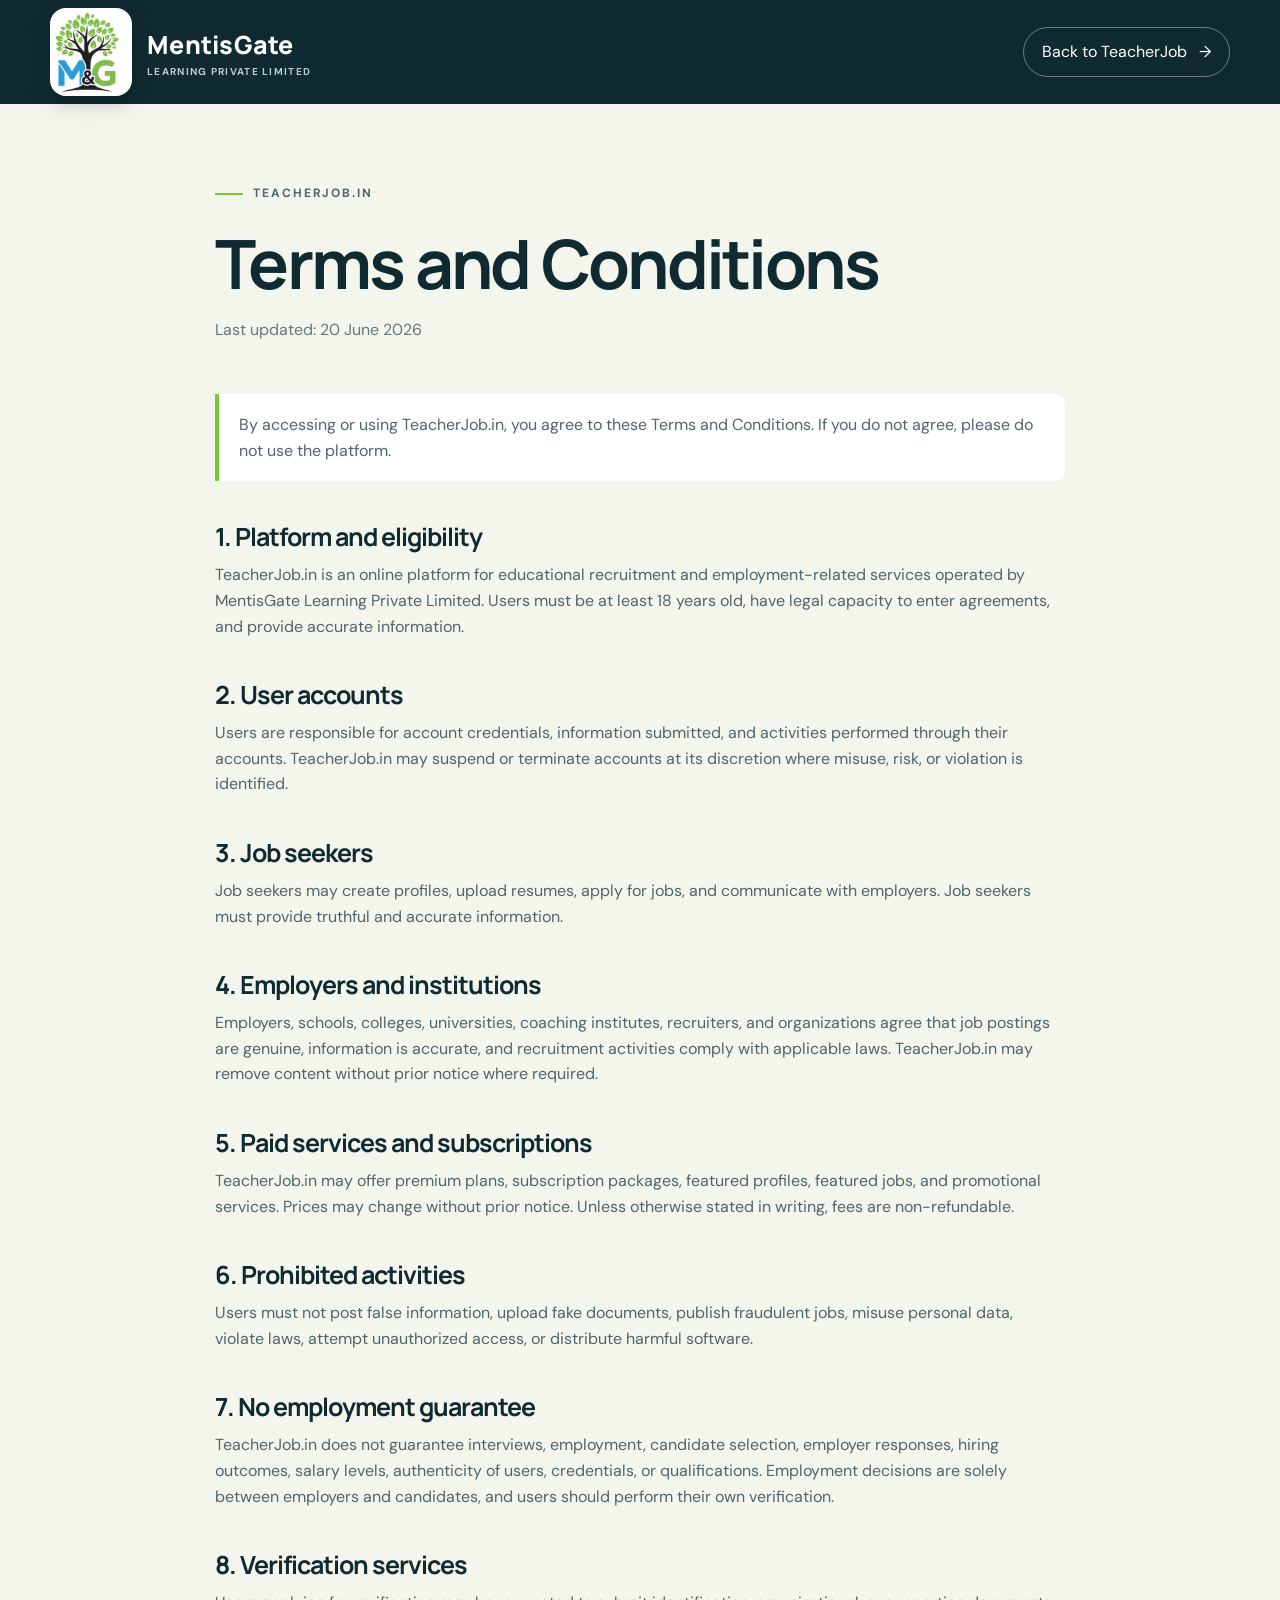
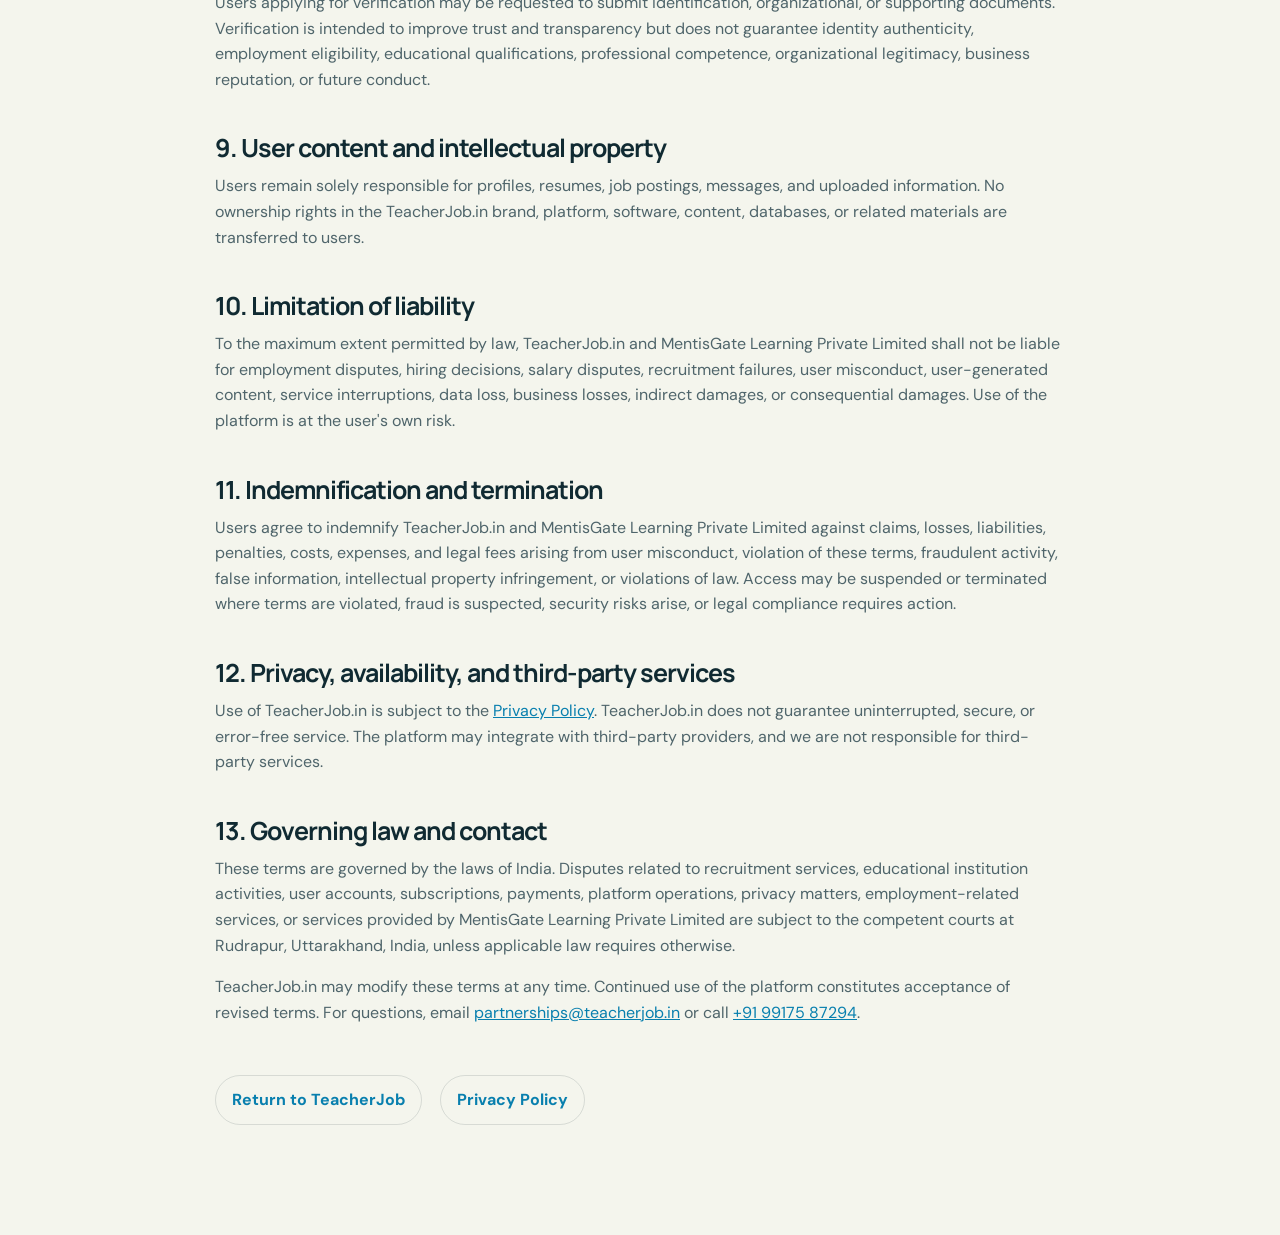
==== teacherjob-terms-and-conditions.html @ 0a7a30c6 "Initial website upload" ====
<!doctype html>
<html lang="en">
<head>
  <meta charset="utf-8">
  <meta name="viewport" content="width=device-width, initial-scale=1">
  <title>TeacherJob.in Terms and Conditions</title>
  <link rel="preconnect" href="https://fonts.googleapis.com">
  <link rel="preconnect" href="https://fonts.gstatic.com" crossorigin>
  <link href="https://fonts.googleapis.com/css2?family=DM+Sans:wght@400;500;600;700&family=Manrope:wght@500;600;700;800&display=swap" rel="stylesheet">
  <link rel="stylesheet" href="styles.css">
</head>
<body class="legal-page">
  <header class="site-header legal-header">
    <div class="container nav-wrap">
      <a class="brand" href="index.html" aria-label="MentisGate home"><span class="brand-logo" aria-hidden="true"></span><span class="brand-name"><strong>MentisGate</strong><small>Learning Private Limited</small></span></a>
      <a class="nav-cta" href="teacherjob.html">Back to TeacherJob <span aria-hidden="true">&rarr;</span></a>
    </div>
  </header>
  <main class="legal-main">
    <div class="container legal-shell">
      <p class="eyebrow"><span></span> TeacherJob.in</p>
      <h1>Terms and Conditions</h1>
      <p class="legal-date">Last updated: 20 June 2026</p>
      <p class="legal-note">By accessing or using TeacherJob.in, you agree to these Terms and Conditions. If you do not agree, please do not use the platform.</p>

      <h2>1. Platform and eligibility</h2>
      <p>TeacherJob.in is an online platform for educational recruitment and employment-related services operated by MentisGate Learning Private Limited. Users must be at least 18 years old, have legal capacity to enter agreements, and provide accurate information.</p>

      <h2>2. User accounts</h2>
      <p>Users are responsible for account credentials, information submitted, and activities performed through their accounts. TeacherJob.in may suspend or terminate accounts at its discretion where misuse, risk, or violation is identified.</p>

      <h2>3. Job seekers</h2>
      <p>Job seekers may create profiles, upload resumes, apply for jobs, and communicate with employers. Job seekers must provide truthful and accurate information.</p>

      <h2>4. Employers and institutions</h2>
      <p>Employers, schools, colleges, universities, coaching institutes, recruiters, and organizations agree that job postings are genuine, information is accurate, and recruitment activities comply with applicable laws. TeacherJob.in may remove content without prior notice where required.</p>

      <h2>5. Paid services and subscriptions</h2>
      <p>TeacherJob.in may offer premium plans, subscription packages, featured profiles, featured jobs, and promotional services. Prices may change without prior notice. Unless otherwise stated in writing, fees are non-refundable.</p>

      <h2>6. Prohibited activities</h2>
      <p>Users must not post false information, upload fake documents, publish fraudulent jobs, misuse personal data, violate laws, attempt unauthorized access, or distribute harmful software.</p>

      <h2>7. No employment guarantee</h2>
      <p>TeacherJob.in does not guarantee interviews, employment, candidate selection, employer responses, hiring outcomes, salary levels, authenticity of users, credentials, or qualifications. Employment decisions are solely between employers and candidates, and users should perform their own verification.</p>

      <h2>8. Verification services</h2>
      <p>Users applying for verification may be requested to submit identification, organizational, or supporting documents. Verification is intended to improve trust and transparency but does not guarantee identity authenticity, employment eligibility, educational qualifications, professional competence, organizational legitimacy, business reputation, or future conduct.</p>

      <h2>9. User content and intellectual property</h2>
      <p>Users remain solely responsible for profiles, resumes, job postings, messages, and uploaded information. No ownership rights in the TeacherJob.in brand, platform, software, content, databases, or related materials are transferred to users.</p>

      <h2>10. Limitation of liability</h2>
      <p>To the maximum extent permitted by law, TeacherJob.in and MentisGate Learning Private Limited shall not be liable for employment disputes, hiring decisions, salary disputes, recruitment failures, user misconduct, user-generated content, service interruptions, data loss, business losses, indirect damages, or consequential damages. Use of the platform is at the user's own risk.</p>

      <h2>11. Indemnification and termination</h2>
      <p>Users agree to indemnify TeacherJob.in and MentisGate Learning Private Limited against claims, losses, liabilities, penalties, costs, expenses, and legal fees arising from user misconduct, violation of these terms, fraudulent activity, false information, intellectual property infringement, or violations of law. Access may be suspended or terminated where terms are violated, fraud is suspected, security risks arise, or legal compliance requires action.</p>

      <h2>12. Privacy, availability, and third-party services</h2>
      <p>Use of TeacherJob.in is subject to the <a href="teacherjob-privacy-policy.html">Privacy Policy</a>. TeacherJob.in does not guarantee uninterrupted, secure, or error-free service. The platform may integrate with third-party providers, and we are not responsible for third-party services.</p>

      <h2>13. Governing law and contact</h2>
      <p>These terms are governed by the laws of India. Disputes related to recruitment services, educational institution activities, user accounts, subscriptions, payments, platform operations, privacy matters, employment-related services, or services provided by MentisGate Learning Private Limited are subject to the competent courts at Rudrapur, Uttarakhand, India, unless applicable law requires otherwise.</p>
      <p>TeacherJob.in may modify these terms at any time. Continued use of the platform constitutes acceptance of revised terms. For questions, email <a href="mailto:partnerships@teacherjob.in">partnerships@teacherjob.in</a> or call <a href="tel:+919917587294">+91 99175 87294</a>.</p>
      <div class="legal-links"><a href="teacherjob.html">Return to TeacherJob</a><a href="teacherjob-privacy-policy.html">Privacy Policy</a></div>
    </div>
  </main>
</body>
</html>
---- styles.css ----
:root{--ink:#102a32;--ink-2:#173e47;--blue:#159ed1;--blue-dark:#087fae;--green:#76c83b;--lime:#b7eb72;--cream:#f4f5ed;--paper:#fbfcf8;--white:#fff;--muted:#66787c;--line:rgba(16,42,50,.13);--shadow:0 24px 70px rgba(8,42,51,.13)}
*{box-sizing:border-box}html{scroll-behavior:smooth}body{margin:0;background:var(--paper);color:var(--ink);font-family:"DM Sans",Arial,sans-serif;line-height:1.6}body.menu-open{overflow:hidden}img{max-width:100%;display:block}a{color:inherit;text-decoration:none}h1,h2,h3,p{margin-top:0}h1,h2,h3{font-family:"Manrope",Arial,sans-serif;line-height:1.08;letter-spacing:-.04em}.container{width:min(1180px,calc(100% - 44px));margin-inline:auto}.section{padding:118px 0}.skip-link{position:fixed;left:16px;top:-80px;z-index:1000;background:var(--ink);color:#fff;padding:12px 18px;border-radius:8px}.skip-link:focus{top:16px}.sr-only{position:absolute;width:1px;height:1px;padding:0;margin:-1px;overflow:hidden;clip:rect(0,0,0,0);white-space:nowrap;border:0}
.site-header{height:84px;position:absolute;top:0;left:0;width:100%;z-index:20;color:#fff}.nav-wrap{height:100%;display:flex;align-items:center;justify-content:space-between}.brand{width:236px;height:58px;overflow:hidden;display:block}.brand-logo,.footer-logo{display:block;background:url("assets/mentisgate-logo.png") no-repeat 50% 81.7%;background-size:275px 275px;width:236px;height:58px;filter:brightness(0) invert(1)}.site-nav{display:flex;align-items:center;gap:32px;font-size:14px;font-weight:600}.site-nav>a:not(.nav-cta){opacity:.84;transition:opacity .2s}.site-nav>a:hover{opacity:1}.nav-cta{border:1px solid rgba(255,255,255,.38);border-radius:999px;padding:11px 18px}.nav-cta span{margin-left:8px}.menu-toggle{display:none;background:none;border:0;padding:8px}.menu-toggle>span:not(.sr-only){width:25px;height:2px;background:#fff;display:block;margin:5px}
.hero{min-height:790px;padding:165px 0 110px;background:var(--ink);color:#fff;position:relative;overflow:hidden}.hero:after{content:"";position:absolute;inset:auto 0 0;height:1px;background:rgba(255,255,255,.12)}.hero-orb{position:absolute;border-radius:50%;filter:blur(1px);opacity:.6}.orb-one{width:530px;height:530px;background:radial-gradient(circle,#1aabc7 0,rgba(26,171,199,.18) 42%,transparent 70%);right:-120px;top:-80px}.orb-two{width:560px;height:560px;background:radial-gradient(circle,#6abf3c 0,rgba(106,191,60,.12) 42%,transparent 70%);left:38%;bottom:-390px}.hero-grid{display:grid;grid-template-columns:1.12fr .88fr;align-items:center;gap:90px;position:relative;z-index:2}.eyebrow{display:flex;align-items:center;gap:10px;text-transform:uppercase;letter-spacing:.16em;font-size:12px;font-weight:700;color:var(--blue-dark);margin-bottom:24px}.eyebrow span{width:28px;height:2px;background:var(--green)}.eyebrow.light{color:var(--lime)}.hero .eyebrow{color:#b7d8df}.hero-copy h1{font-size:clamp(52px,6.5vw,88px);max-width:820px;margin-bottom:28px}.hero-copy h1 em{font-style:normal;color:var(--lime)}.hero-lead{max-width:650px;color:#bdd0d4;font-size:19px;line-height:1.65}.hero-actions{display:flex;align-items:center;gap:26px;margin:36px 0 54px}.button{display:inline-flex;align-items:center;justify-content:center;gap:14px;border-radius:999px;padding:15px 22px;font-weight:700;font-size:14px;transition:transform .2s,background .2s}.button:hover{transform:translateY(-2px)}.button-primary{background:var(--green);color:var(--ink)}.button-primary:hover{background:var(--lime)}.button-text{padding-inline:0;color:#fff;border-bottom:1px solid rgba(255,255,255,.35);border-radius:0}.button-dark{background:var(--ink);color:#fff}.hero-trust{display:flex;align-items:center;gap:13px;color:#fff;font-size:12px}.hero-trust>span{color:#83a0a6;text-transform:uppercase;letter-spacing:.13em}.hero-trust i{width:3px;height:3px;border-radius:50%;background:var(--green)}
.hero-visual{position:relative;min-height:470px}.hero-card-main{position:absolute;inset:16px 20px 20px 0;background:linear-gradient(145deg,#f9faf4,#e6f1ea);color:var(--ink);border-radius:28px;padding:30px;box-shadow:var(--shadow);overflow:hidden}.hero-card-main:after{content:"";width:310px;height:310px;border:70px solid rgba(21,158,209,.12);border-radius:50%;position:absolute;right:-140px;top:55px}.card-topline{display:flex;justify-content:space-between;font-size:11px;text-transform:uppercase;letter-spacing:.11em;color:#66787c}.card-topline b{font-size:25px;color:rgba(16,42,50,.17)}.signal{height:190px;display:flex;align-items:flex-end;gap:8px;padding:25px 0;position:relative;z-index:2}.signal span{flex:1;border-radius:7px 7px 0 0;background:linear-gradient(#83d64e,#22a2cb)}.signal span:nth-child(1){height:30%}.signal span:nth-child(2){height:53%}.signal span:nth-child(3){height:43%}.signal span:nth-child(4){height:76%}.signal span:nth-child(5){height:95%}.hero-card-copy{position:relative;z-index:2}.hero-card-copy p{font-size:12px;text-transform:uppercase;letter-spacing:.15em;color:var(--blue-dark);font-weight:700;margin-bottom:7px}.hero-card-copy h2{font-size:32px;max-width:350px}.hero-card-float{position:absolute;right:-18px;bottom:5px;z-index:4;background:#fff;color:var(--ink);padding:15px 18px;border-radius:16px;display:flex;align-items:center;gap:13px;width:265px;box-shadow:0 18px 50px rgba(5,30,37,.22)}.float-icon{background:var(--blue);color:#fff;font-weight:800;border-radius:10px;width:43px;height:43px;display:grid;place-items:center}.hero-card-float b,.hero-card-float small{display:block}.hero-card-float small{color:var(--muted);font-size:11px}.hero-badge{position:absolute;left:8px;top:-16px;width:118px;height:118px;border-radius:50%;background:var(--green);color:var(--ink);display:grid;place-content:center;text-align:center;z-index:4;box-shadow:var(--shadow)}.hero-badge b{font:800 32px/1 "Manrope"}.hero-badge span{font-size:11px}.marquee{overflow:hidden;background:var(--green);color:var(--ink);padding:14px 0}.marquee-track{display:flex;align-items:center;gap:28px;width:max-content;animation:scroll 28s linear infinite}.marquee span{font:700 13px "Manrope";text-transform:uppercase;letter-spacing:.13em}.marquee i{width:6px;height:6px;background:var(--ink);transform:rotate(45deg)}@keyframes scroll{to{transform:translateX(-50%)}}
.about{background:var(--cream)}.about-grid{display:grid;grid-template-columns:.8fr 1.2fr;gap:110px}.section-heading h2,.section-intro h2,.process-heading h2,.founder-copy h2{font-size:clamp(40px,5vw,64px)}.about-copy .lead{font-size:25px;line-height:1.45;color:var(--ink);margin-bottom:26px}.about-copy>p:not(.lead){color:var(--muted);font-size:17px}.mission{margin-top:36px;padding:26px 0;border-top:1px solid var(--line);display:grid;grid-template-columns:120px 1fr;gap:20px}.mission span{color:var(--blue-dark);font-weight:700;text-transform:uppercase;letter-spacing:.13em;font-size:11px}.mission p{font-weight:600;font-size:18px;margin:0}
.solutions{background:var(--ink);color:#fff}.section-intro{display:grid;grid-template-columns:1fr .62fr;align-items:end;gap:90px;margin-bottom:64px}.section-intro h2{margin-bottom:0}.section-intro>p{color:#a9c0c5;font-size:17px;margin-bottom:6px}.solutions-grid{display:grid;grid-template-columns:repeat(3,1fr);border-left:1px solid rgba(255,255,255,.12);border-top:1px solid rgba(255,255,255,.12)}.solution-card{min-height:340px;padding:30px;border-right:1px solid rgba(255,255,255,.12);border-bottom:1px solid rgba(255,255,255,.12);position:relative;transition:background .25s,transform .25s}.solution-card:hover{background:#16414a;transform:translateY(-3px)}.solution-card.featured{background:var(--green);color:var(--ink)}.solution-card.featured:hover{background:var(--lime)}.card-number{position:absolute;right:25px;top:23px;font:600 11px "Manrope";opacity:.5}.card-icon{width:48px;height:48px;border:1px solid rgba(255,255,255,.25);border-radius:13px;display:grid;place-items:center;font:700 12px "Manrope";margin-bottom:72px}.card-icon-logo{background:url("assets/teacherjob-logo.png") center/contain no-repeat,linear-gradient(135deg,#fff3e0,#fff);box-shadow:inset 0 0 0 1px rgba(255,138,0,.18)}.featured .card-icon{border-color:rgba(16,42,50,.25)}.solution-card h3{font-size:24px;margin-bottom:12px}.solution-card p{color:#a9c0c5;font-size:15px;line-height:1.65}.featured p{color:#24434a}.solution-card a{display:inline-flex;gap:12px;font-weight:700;font-size:13px;margin-top:8px}
.recruitment{background:#dff1f4}.recruitment-grid{display:grid;grid-template-columns:.9fr 1.1fr;gap:90px;align-items:center}.recruitment-copy h2{font-size:clamp(40px,5vw,62px)}.recruitment-copy>p:not(.eyebrow){font-size:17px;color:#4e6970;max-width:540px;margin-bottom:30px}.roles-panel{background:#fff;border-radius:26px;padding:38px;box-shadow:var(--shadow)}.roles-panel>p{font-weight:700;text-transform:uppercase;letter-spacing:.14em;font-size:11px;color:var(--blue-dark);margin-bottom:20px}.roles-list{display:flex;flex-wrap:wrap;gap:9px}.roles-list span{border:1px solid var(--line);border-radius:999px;padding:9px 14px;font-size:13px;font-weight:600}.roles-list span:nth-child(3n+1){background:var(--cream)}
.learning{background:var(--paper)}.section-intro.dark>p{color:var(--muted)}.program-grid{display:grid;grid-template-columns:repeat(3,1fr);gap:16px}.program-card{padding:30px;min-height:230px;background:#fff;border:1px solid var(--line);border-radius:18px}.program-card>span{font:700 11px "Manrope";color:var(--blue-dark)}.program-card h3{font-size:23px;margin:55px 0 10px}.program-card p{font-size:14px;color:var(--muted)}.csr-strip{margin-top:18px;background:var(--green);border-radius:20px;padding:36px 40px;display:grid;grid-template-columns:.8fr 1.2fr;gap:50px;align-items:center}.csr-strip span{font-size:11px;text-transform:uppercase;letter-spacing:.13em;font-weight:700}.csr-strip h3{font-size:25px;margin:5px 0 0}.csr-strip p{margin:0;color:#29474d}
.process{background:var(--cream)}.process-heading{max-width:730px;margin-bottom:60px}.process-list{padding:0;margin:0;list-style:none;display:grid;grid-template-columns:repeat(3,1fr);border-top:1px solid var(--line);border-left:1px solid var(--line)}.process-list li{padding:32px;min-height:135px;border-right:1px solid var(--line);border-bottom:1px solid var(--line);display:flex;gap:28px;align-items:flex-start}.process-list b{color:var(--blue-dark);font-size:12px}.process-list span{font:600 18px/1.35 "Manrope"}
.recognition{background:var(--ink-2);color:#fff}.recognition-grid{display:grid;grid-template-columns:1.08fr .92fr;gap:80px;align-items:center}.award-photo{position:relative}.award-photo img{height:600px;width:100%;object-fit:cover;object-position:center;border-radius:24px;box-shadow:0 30px 80px rgba(0,0,0,.25)}.award-photo span{position:absolute;bottom:18px;left:18px;background:rgba(16,42,50,.86);backdrop-filter:blur(8px);padding:9px 13px;border-radius:8px;font-size:11px;text-transform:uppercase;letter-spacing:.1em}.award-kicker{color:var(--lime);font-weight:700}.award-copy h2{font-size:clamp(38px,4.6vw,60px)}.award-copy>p:not(.eyebrow):not(.award-kicker){color:#bad0d5}.award-copy blockquote{margin:35px 0 0;padding:24px 0 0;border-top:1px solid rgba(255,255,255,.16);font:600 20px/1.5 "Manrope";color:#fff}.award-copy cite{display:block;font:500 12px "DM Sans";color:#8fadb3;margin-top:12px}
.founder{background:var(--cream)}.founder-grid{display:grid;grid-template-columns:.38fr 1.1fr .55fr;gap:70px;align-items:center}.founder-mark span{display:grid;place-items:center;width:150px;height:150px;border-radius:50%;background:var(--blue);color:#fff;font:800 42px "Manrope"}.founder-mark p{text-align:center;width:150px;font-size:11px;text-transform:uppercase;letter-spacing:.1em;margin-top:12px}.founder-copy p:not(.eyebrow){color:var(--muted);font-size:17px}.collab{border-left:1px solid var(--line);padding-left:34px}.collab small,.collab strong,.collab span{display:block}.collab small{text-transform:uppercase;letter-spacing:.13em;color:var(--blue-dark);font-weight:700}.collab strong{font:700 21px "Manrope";margin:13px 0 5px}.collab span{font-size:12px;color:var(--muted)}
.contact{background:var(--paper);padding-bottom:80px}.contact-card{background:linear-gradient(135deg,#148fb9,#12697d);color:#fff;border-radius:30px;padding:60px;display:grid;grid-template-columns:1fr .9fr;gap:70px;box-shadow:var(--shadow)}.contact-copy h2{font-size:clamp(38px,4.4vw,58px)}.contact-copy>p:last-child{color:#c9e2e7}.contact-actions{display:flex;flex-direction:column;border-top:1px solid rgba(255,255,255,.23)}.contact-actions a{padding:18px 0;border-bottom:1px solid rgba(255,255,255,.23);display:grid;grid-template-columns:1fr auto;transition:padding .2s}.contact-actions a:hover{padding-left:8px}.contact-actions small,.contact-actions strong{grid-column:1}.contact-actions small{font-size:10px;text-transform:uppercase;letter-spacing:.12em;color:#c9e2e7}.contact-actions strong{font-size:16px;overflow-wrap:anywhere}.contact-actions span{grid-column:2;grid-row:1/3;align-self:center;font-size:22px}
.site-footer{background:#0b2229;color:#fff;padding:70px 0 28px}.footer-main{display:grid;grid-template-columns:1.5fr .5fr .7fr;gap:80px}.footer-logo{width:236px;height:58px}.footer-main>div:first-child p{color:#8ea8ae;max-width:420px;margin-top:22px}.footer-main h3{font-size:12px;text-transform:uppercase;letter-spacing:.13em;color:var(--lime);margin-bottom:18px}.footer-main a{display:block;color:#abc0c4;font-size:14px;margin:8px 0}.footer-main a:hover{color:#fff}.footer-legal{border-top:1px solid rgba(255,255,255,.1);padding-top:25px;margin-top:55px;display:flex;gap:25px;justify-content:space-between;color:#718e95;font-size:10px}.footer-legal p:last-child{max-width:460px;text-align:right}
.reveal{opacity:0;transform:translateY(22px);transition:opacity .7s ease,transform .7s ease}.reveal.visible{opacity:1;transform:none}@media(prefers-reduced-motion:reduce){html{scroll-behavior:auto}.reveal{opacity:1;transform:none;transition:none}.marquee-track{animation:none}}
@media(max-width:980px){.site-nav{gap:18px}.hero-grid,.about-grid,.recruitment-grid,.recognition-grid,.founder-grid{grid-template-columns:1fr;gap:55px}.hero{padding-top:145px}.hero-visual{min-height:450px;max-width:620px}.hero-badge{left:0}.about-grid{gap:35px}.solutions-grid{grid-template-columns:repeat(2,1fr)}.section-intro{grid-template-columns:1fr;gap:20px}.program-grid{grid-template-columns:repeat(2,1fr)}.recognition-grid{grid-template-columns:1fr}.award-photo img{height:520px}.founder-grid{grid-template-columns:.35fr 1fr}.collab{grid-column:2}.contact-card{grid-template-columns:1fr}.footer-main{grid-template-columns:1.2fr .5fr .7fr;gap:35px}}
@media(max-width:760px){.container{width:min(100% - 30px,1180px)}.section{padding:82px 0}.site-header{height:76px}.brand{width:190px}.brand-logo{width:190px;background-size:230px;background-position:50% 81.7%}.menu-toggle{display:block;z-index:31}.site-nav{position:fixed;inset:0;background:var(--ink);display:flex;flex-direction:column;justify-content:center;gap:25px;font-size:21px;transform:translateX(100%);transition:transform .3s;z-index:30}.site-nav.open{transform:none}.nav-cta{margin-top:10px}.hero{min-height:auto;padding:126px 0 90px}.hero-grid{gap:60px}.hero-copy h1{font-size:47px}.hero-lead{font-size:17px}.hero-actions{align-items:flex-start;flex-direction:column;gap:14px;margin-bottom:38px}.hero-trust{flex-wrap:wrap}.hero-trust>span{width:100%}.hero-visual{min-height:385px}.hero-card-main{inset:15px 0 20px;padding:22px}.signal{height:150px}.hero-card-copy h2{font-size:26px}.hero-badge{width:92px;height:92px;top:-16px}.hero-badge b{font-size:26px}.hero-card-float{right:-5px;width:230px}.marquee-track{gap:18px}.about-copy .lead{font-size:21px}.mission{grid-template-columns:1fr;gap:8px}.solutions-grid{grid-template-columns:1fr}.solution-card{min-height:290px}.card-icon{margin-bottom:48px}.program-grid{grid-template-columns:1fr}.csr-strip{grid-template-columns:1fr;gap:20px;padding:30px}.process-list{grid-template-columns:1fr}.award-photo img{height:390px}.founder-grid{grid-template-columns:1fr}.founder-mark{margin:auto}.collab{grid-column:auto;border-left:0;border-top:1px solid var(--line);padding:25px 0 0}.contact-card{width:calc(100% - 20px);padding:38px 24px;gap:35px}.contact-actions strong{font-size:14px}.footer-main{grid-template-columns:1fr}.footer-legal{flex-direction:column;gap:4px}.footer-legal p{margin:0}.footer-legal p:last-child{text-align:left}}
@media(max-width:420px){.hero-copy h1{font-size:40px}.hero-visual{min-height:345px}.hero-badge{display:none}.signal{height:125px}.hero-card-float{bottom:0}.section-heading h2,.section-intro h2,.process-heading h2,.founder-copy h2{font-size:36px}.award-photo img{height:330px}}
.why-us{background:var(--green);padding:68px 0}.why-grid{display:grid;grid-template-columns:.7fr 1.3fr;gap:80px;align-items:center}.why-title .eyebrow{color:var(--ink)}.why-title h2{font-size:38px;margin:0}.why-list{display:grid;grid-template-columns:1fr 1fr;border-top:1px solid rgba(16,42,50,.2);border-left:1px solid rgba(16,42,50,.2)}.why-list span{padding:16px 18px;border-right:1px solid rgba(16,42,50,.2);border-bottom:1px solid rgba(16,42,50,.2);font-size:13px;font-weight:700;display:flex;align-items:center;gap:9px}.why-list span:before{content:"+";font-size:17px;color:var(--blue-dark)}
@media(max-width:980px){.why-grid{grid-template-columns:1fr;gap:35px}}
@media(max-width:760px){.why-list{grid-template-columns:1fr}}
.home-teacherjob{background:#fff}.home-tj-card{display:grid;grid-template-columns:1fr .9fr;gap:60px;align-items:center;background:linear-gradient(135deg,#fff7e8,#eff8ff);border:1px solid rgba(16,42,50,.08);border-radius:30px;padding:54px;box-shadow:var(--shadow)}.home-tj-card h2{font-size:clamp(38px,4.8vw,60px);color:#071a52}.home-tj-card p:not(.eyebrow){font-size:17px;color:#50636c}.home-tj-points{display:grid;gap:12px}.home-tj-points span{display:flex;align-items:flex-start;gap:10px;background:#fff;border:1px solid rgba(7,26,82,.1);border-radius:14px;padding:15px 18px;font-weight:700;color:#071a52}.home-tj-points span:before{content:"";width:22px;height:22px;border-radius:50%;flex:0 0 22px;background:url(\"assets/teacherjob-logo.png\") center/cover no-repeat,linear-gradient(135deg,#ff8a00,#ffb347);box-shadow:0 0 0 2px rgba(255,255,255,.75)}.home-tj-points .button{justify-self:start;margin-top:8px}
@media(max-width:980px){.home-tj-card{grid-template-columns:1fr}}
@media(max-width:760px){.home-tj-card{padding:34px 24px}}

/* Brand and enquiry refinements */
.brand{width:auto;height:64px;display:flex;align-items:center;gap:12px;overflow:visible}.brand-logo{width:56px;height:56px;flex:0 0 56px;border-radius:13px;background-position:50% 39%;background-size:120px 120px;filter:none;box-shadow:0 8px 22px rgba(0,0,0,.18)}.brand-name{display:flex;flex-direction:column;line-height:1.08}.brand-name strong{font:800 20px "Manrope",Arial,sans-serif;letter-spacing:.01em}.brand-name small{margin-top:5px;color:#b8cdd2;font-size:8px;font-weight:700;letter-spacing:.12em;text-transform:uppercase}.footer-brand{display:flex;flex-direction:column}.footer-brand strong{font:800 28px "Manrope",Arial,sans-serif;letter-spacing:-.03em}.footer-brand span{margin-top:3px;color:#8ea8ae;font-size:12px;letter-spacing:.08em;text-transform:uppercase}.contact-card{align-items:start}.enquiry-form{background:#fff;color:var(--ink);padding:30px;border-radius:20px;box-shadow:0 20px 50px rgba(4,45,56,.2)}.form-row{display:grid;grid-template-columns:1fr 1fr;gap:14px}.enquiry-form label{display:block;font-size:11px;font-weight:700;letter-spacing:.06em;text-transform:uppercase;margin-bottom:14px}.enquiry-form input,.enquiry-form select,.enquiry-form textarea{display:block;width:100%;margin-top:7px;border:1px solid rgba(16,42,50,.18);border-radius:9px;background:#f8faf7;color:var(--ink);font:500 14px "DM Sans",Arial,sans-serif;padding:12px 13px;outline:none;transition:border-color .2s,box-shadow .2s}.enquiry-form textarea{resize:vertical;min-height:120px}.enquiry-form input:focus,.enquiry-form select:focus,.enquiry-form textarea:focus{border-color:var(--blue);box-shadow:0 0 0 3px rgba(21,158,209,.13)}.consent{display:flex!important;gap:10px;align-items:flex-start;text-transform:none!important;letter-spacing:0!important;font-weight:500!important;line-height:1.45;color:var(--muted)}.consent input{width:17px;height:17px;margin:2px 0 0;flex:0 0 auto}.consent a,.form-fallback a{text-decoration:underline;color:var(--blue-dark)}.website-field{position:absolute!important;left:-9999px!important}.form-submit{border:0;background:var(--green);color:var(--ink);cursor:pointer;width:100%;margin-top:4px}.form-submit:hover{background:var(--lime)}.form-fallback{font-size:11px;line-height:1.5;color:var(--muted);text-align:center;margin:14px 0 0}.form-status{display:none;border-radius:9px;padding:11px 13px;margin-bottom:14px;font-size:13px}.form-status.success{display:block;background:#e8f8de;color:#295e0d}.form-status.error{display:block;background:#fff0ed;color:#8a2b1c}
.legal-page{background:var(--cream)}.legal-header{position:static;background:var(--ink)}.legal-main{padding:80px 0 110px}.legal-shell{max-width:850px}.legal-shell h1{font-size:clamp(42px,6vw,68px);margin-bottom:16px}.legal-shell .legal-date{color:var(--muted);margin-bottom:52px}.legal-shell h2{font-size:25px;margin:42px 0 12px}.legal-shell p,.legal-shell li{color:#4f656b}.legal-shell ul{padding-left:22px}.legal-shell a{color:var(--blue-dark);text-decoration:underline}.legal-note{background:#fff;border-left:4px solid var(--green);padding:18px 20px;border-radius:0 10px 10px 0}.legal-links{display:flex;gap:18px;flex-wrap:wrap;margin-top:50px}.legal-links a{display:inline-flex;padding:11px 16px;border:1px solid var(--line);border-radius:999px;text-decoration:none;font-weight:700}
@media(max-width:760px){.brand{height:56px;gap:9px}.brand-logo{width:47px;height:47px;flex-basis:47px;background-size:102px 102px}.brand-name strong{font-size:17px}.brand-name small{font-size:7px}.form-row{grid-template-columns:1fr}.enquiry-form{padding:22px}.legal-main{padding:60px 0 80px}.site-nav .brand-name{display:none}}
@media(max-width:390px){.brand-name small{display:none}.brand-name strong{font-size:16px}}

/* Larger, fully framed header identity */
.site-header{height:104px}.brand{height:92px;gap:15px}.brand-logo{width:82px;height:88px;flex-basis:82px;border-radius:16px;background-size:170px 170px;background-position:-48px -22px;background-repeat:no-repeat}.brand-name strong{font-size:25px}.brand-name small{font-size:10px;letter-spacing:.13em}.hero{padding-top:185px}
@media(max-width:760px){.site-header{height:88px}.brand{height:78px;gap:10px}.brand-logo{width:62px;height:72px;flex-basis:62px;border-radius:13px;background-size:140px 140px;background-position:-39px -18px}.brand-name strong{font-size:20px}.brand-name small{display:block;font-size:8px;letter-spacing:.09em}.hero{padding-top:138px}}
@media(max-width:390px){.brand-logo{width:58px;height:68px;flex-basis:58px;background-size:132px 132px;background-position:-37px -17px}.brand-name strong{font-size:18px}.brand-name small{display:block;font-size:7px}}

/* TeacherJob product page */
.teacherjob-page{--tj-blue:#071a52;--tj-orange:#ff8a00;--tj-gold:#ffc62c;background:#fff;color:var(--tj-blue)}.teacherjob-page .site-header{position:absolute;color:var(--tj-blue)}.teacherjob-page .brand-name strong{color:var(--tj-blue);text-shadow:none}.teacherjob-page .brand-name small{color:#45627f}.teacherjob-page .site-nav>a:not(.nav-cta){color:var(--tj-blue);opacity:1;font-weight:800}.teacherjob-page .nav-cta{color:var(--tj-blue);border-color:rgba(7,26,82,.2);background:rgba(255,255,255,.72);box-shadow:0 10px 35px rgba(7,26,82,.08)}.teacherjob-page .menu-toggle>span:not(.sr-only){background:var(--tj-blue)}.tj-hero{min-height:800px;padding:185px 0 90px;background:radial-gradient(circle at 78% 25%,rgba(255,198,44,.38),transparent 28%),radial-gradient(circle at 15% 20%,rgba(21,158,209,.12),transparent 30%),linear-gradient(135deg,#fff 0,#f3f8ff 48%,#e5f4ff 100%);position:relative;overflow:hidden}.tj-hero:after{content:"";position:absolute;right:-110px;bottom:-120px;width:520px;height:520px;border-radius:50%;background:rgba(255,138,0,.13)}.tj-hero-grid{display:grid;grid-template-columns:1.05fr .95fr;gap:70px;align-items:center;position:relative;z-index:2}.tj-hero .eyebrow{color:var(--tj-orange)}.tj-product-mark{display:inline-flex;flex-direction:column;align-items:flex-start;background:#fff;border:1px solid rgba(7,26,82,.08);border-radius:22px;padding:18px 22px 16px;margin-bottom:30px;box-shadow:0 18px 45px rgba(7,26,82,.1)}.tj-product-mark img{width:360px;max-width:100%;height:auto;display:block;filter:saturate(1.1) contrast(1.08)}.tj-product-mark small{font-weight:800;color:var(--tj-blue);margin-top:8px;padding-left:58px}.tj-hero h1{font-size:clamp(52px,6vw,82px);max-width:760px;text-transform:uppercase;color:var(--tj-blue)}.tj-hero h1:after{content:"";display:block;width:290px;height:4px;background:var(--tj-orange);margin-top:18px}.tj-hero .hero-lead{color:#385072}.tj-hero .button-primary{background:var(--tj-orange);color:#fff}.tj-hero .button-primary:hover{background:#ffad32}.tj-hero .button-text{color:var(--tj-blue);border-bottom-color:rgba(7,26,82,.28)}.tj-launch-card{background:#fff;border:2px solid var(--tj-orange);border-radius:26px;padding:34px;box-shadow:0 28px 70px rgba(7,26,82,.13);position:relative}.tj-launch-card:before{content:"Founding Institution Program";position:absolute;left:30px;top:-20px;background:#d51111;color:#fff;border-radius:9px;padding:9px 16px;font:800 15px "Manrope";text-transform:uppercase}.tj-launch-card>p{font-weight:800;text-transform:uppercase;color:#d51111;margin:12px 0 14px}.tj-launch-card h2{font-size:36px;text-transform:uppercase;color:var(--tj-blue);margin-bottom:24px}.tj-launch-card ul{padding:0;margin:0;list-style:none;display:grid;gap:12px}.tj-launch-card li{font-weight:800;color:var(--tj-blue);display:flex;gap:12px;align-items:center}.tj-launch-card li:before{content:"✓";display:grid;place-items:center;width:24px;height:24px;border-radius:50%;background:#2a9d4a;color:#fff;font-size:14px}.tj-metrics{background:var(--tj-blue);color:#fff;padding:20px 0}.tj-metrics-grid{display:grid;grid-template-columns:repeat(4,1fr);gap:1px;background:rgba(255,255,255,.22);border-radius:18px;overflow:hidden}.tj-metrics-grid span{background:var(--tj-blue);padding:22px;font:800 16px/1.25 "Manrope";text-transform:uppercase}.tj-metrics-grid span::first-line{color:var(--tj-gold)}.tj-about{background:#fff}.tj-about-grid{display:grid;grid-template-columns:.85fr 1.15fr;gap:90px}.tj-benefits{background:var(--tj-blue);color:#fff}.tj-benefits .section-intro>p{color:#bdc8e6}.tj-benefit-grid{display:grid;grid-template-columns:repeat(4,1fr);gap:1px;background:rgba(255,255,255,.18);border-radius:22px;overflow:hidden}.tj-benefit-grid .program-card{border:0;border-radius:0;background:#fff;min-height:255px}.tj-benefit-grid .program-card h3{color:var(--tj-blue);margin-top:45px}.tj-roles{background:#fff4df}.tj-roles .roles-list{background:#fff;border:1px solid rgba(7,26,82,.12);border-radius:22px;padding:26px;box-shadow:0 18px 55px rgba(7,26,82,.08)}.tj-roles .roles-list span{background:#fff}.tj-app{background:#fff}.tj-app-card{display:grid;grid-template-columns:1.25fr .75fr;gap:50px;align-items:center;background:linear-gradient(135deg,#071a52,#092d78);color:#fff;border-radius:30px;padding:52px;box-shadow:var(--shadow);position:relative;overflow:hidden}.tj-app-card:after{content:"AI";position:absolute;right:28%;top:50%;transform:translateY(-50%);font:800 130px/1 "Manrope";color:rgba(255,255,255,.07)}.tj-app-card h2{font-size:clamp(38px,4.5vw,58px)}.tj-app-card p:not(.eyebrow){color:#d6def8;font-size:17px;max-width:660px}.tj-launch-date{background:var(--tj-gold);color:var(--tj-blue);border-radius:22px;padding:28px;position:relative;z-index:2}.tj-launch-date span,.tj-launch-date small{display:block;text-transform:uppercase;font-weight:800}.tj-launch-date strong{display:block;font:800 38px/1.05 "Manrope";margin:9px 0}.teacherjob-page .contact-card{background:linear-gradient(135deg,#071a52,#0a347e)}.teacherjob-page .contact-actions a{border-color:rgba(255,255,255,.2)}
@media(max-width:980px){.tj-hero-grid,.tj-about-grid,.tj-app-card{grid-template-columns:1fr}.tj-benefit-grid,.tj-metrics-grid{grid-template-columns:repeat(2,1fr)}.tj-launch-card{max-width:650px}.tj-app-card:after{right:10px;top:20px;transform:none;font-size:90px}}
@media(max-width:760px){.tj-hero{padding-top:140px}.tj-hero h1{font-size:43px}.tj-product-mark img{width:275px}.tj-product-mark small{padding-left:0}.tj-launch-card{padding:30px 22px}.tj-launch-card h2{font-size:27px}.tj-benefit-grid,.tj-metrics-grid{grid-template-columns:1fr}.tj-metrics-grid span{padding:18px}.tj-app-card{padding:34px 24px}.tj-launch-date strong{font-size:30px}}

/* Final hierarchy, larger text, and creative motion */
.hero-trust{margin-top:8px;gap:18px;font-size:16px;flex-wrap:wrap}.hero-trust>span{font-size:14px;color:#9bb7bd}.hero-trust strong{font:800 18px "Manrope",Arial,sans-serif;letter-spacing:-.02em}.hero-trust i{width:5px;height:5px;box-shadow:0 0 18px var(--green)}
.hero-copy h1{font-size:clamp(58px,7.2vw,96px)}.hero-lead{font-size:22px}.section-intro>p,.about-copy>p:not(.lead),.recruitment-copy>p:not(.eyebrow),.home-tj-card p:not(.eyebrow){font-size:19px}.solution-card h3{font-size:29px}.solution-card p{font-size:16px}.program-card h3{font-size:26px}.program-card p{font-size:15px}.why-title h2{font-size:46px}.why-list span{font-size:15px}.roles-list span{font-size:15px;padding:11px 16px}.process-list span{font-size:21px}.contact-copy>p:last-child{font-size:18px}
.home-teacherjob{padding-top:96px}.home-tj-card{position:relative;overflow:hidden}.home-tj-card:before{content:"01";position:absolute;right:36px;top:24px;font:800 130px/1 "Manrope";color:rgba(255,138,0,.1)}.home-tj-card h2{font-size:clamp(46px,5.4vw,72px)}.home-tj-points span{display:flex;align-items:flex-start;gap:10px;font-size:16px;padding:18px 20px}.home-tj-points span:before{content:"";width:22px;height:22px;border-radius:50%;flex:0 0 22px;background:url("assets/teacherjob-logo.png") center/cover no-repeat,linear-gradient(135deg,#ff8a00,#ffb347);box-shadow:0 0 0 2px rgba(255,255,255,.75)}
.recognition{position:relative;overflow:hidden}.recognition:before{content:"02";position:absolute;right:5vw;top:28px;font:800 150px/1 "Manrope";color:rgba(255,255,255,.05)}.award-copy h2{font-size:clamp(46px,5.5vw,72px)}.award-copy>p:not(.eyebrow):not(.award-kicker){font-size:18px}.award-copy blockquote{font-size:23px}
.solutions{position:relative}.solutions:before{content:"03";position:absolute;right:5vw;top:28px;font:800 150px/1 "Manrope";color:rgba(255,255,255,.04)}
.hero-card-main,.hero-card-float,.hero-badge,.home-tj-card,.award-photo img,.program-card,.solution-card,.contact-card{will-change:transform}.hero-card-main{animation:floatSoft 7s ease-in-out infinite}.hero-card-float{animation:floatSoft 5.5s ease-in-out infinite reverse}.hero-badge{animation:pulseBadge 3.8s ease-in-out infinite}.signal span{animation:barLift 2.8s ease-in-out infinite}.signal span:nth-child(2){animation-delay:.2s}.signal span:nth-child(3){animation-delay:.4s}.signal span:nth-child(4){animation-delay:.6s}.signal span:nth-child(5){animation-delay:.8s}.button{position:relative;overflow:hidden}.button:after{content:"";position:absolute;inset:0;transform:translateX(-120%);background:linear-gradient(90deg,transparent,rgba(255,255,255,.28),transparent);transition:transform .55s}.button:hover:after{transform:translateX(120%)}.solution-card,.program-card,.home-tj-points span{transition:transform .25s,box-shadow .25s,background .25s}.program-card:hover,.home-tj-points span:hover{transform:translateY(-5px);box-shadow:0 18px 45px rgba(8,42,51,.12)}.solution-card:hover{box-shadow:inset 0 0 0 1px rgba(255,255,255,.1)}
.form-fallback{font-size:12px}.form-status.success{display:block}
@keyframes floatSoft{0%,100%{transform:translateY(0)}50%{transform:translateY(-12px)}}@keyframes pulseBadge{0%,100%{transform:scale(1)}50%{transform:scale(1.06)}}@keyframes barLift{0%,100%{filter:saturate(1);transform:scaleY(1)}50%{filter:saturate(1.25);transform:scaleY(1.06);transform-origin:bottom}}
@media(max-width:760px){.hero-copy h1{font-size:47px}.hero-lead{font-size:18px}.hero-trust strong{font-size:16px}.home-tj-card h2,.award-copy h2{font-size:38px}.home-tj-card:before,.recognition:before,.solutions:before{font-size:90px;right:18px}.section-intro>p,.about-copy>p:not(.lead),.recruitment-copy>p:not(.eyebrow),.home-tj-card p:not(.eyebrow){font-size:17px}}
@media(prefers-reduced-motion:reduce){.hero-card-main,.hero-card-float,.hero-badge,.signal span{animation:none}.button:after{display:none}}
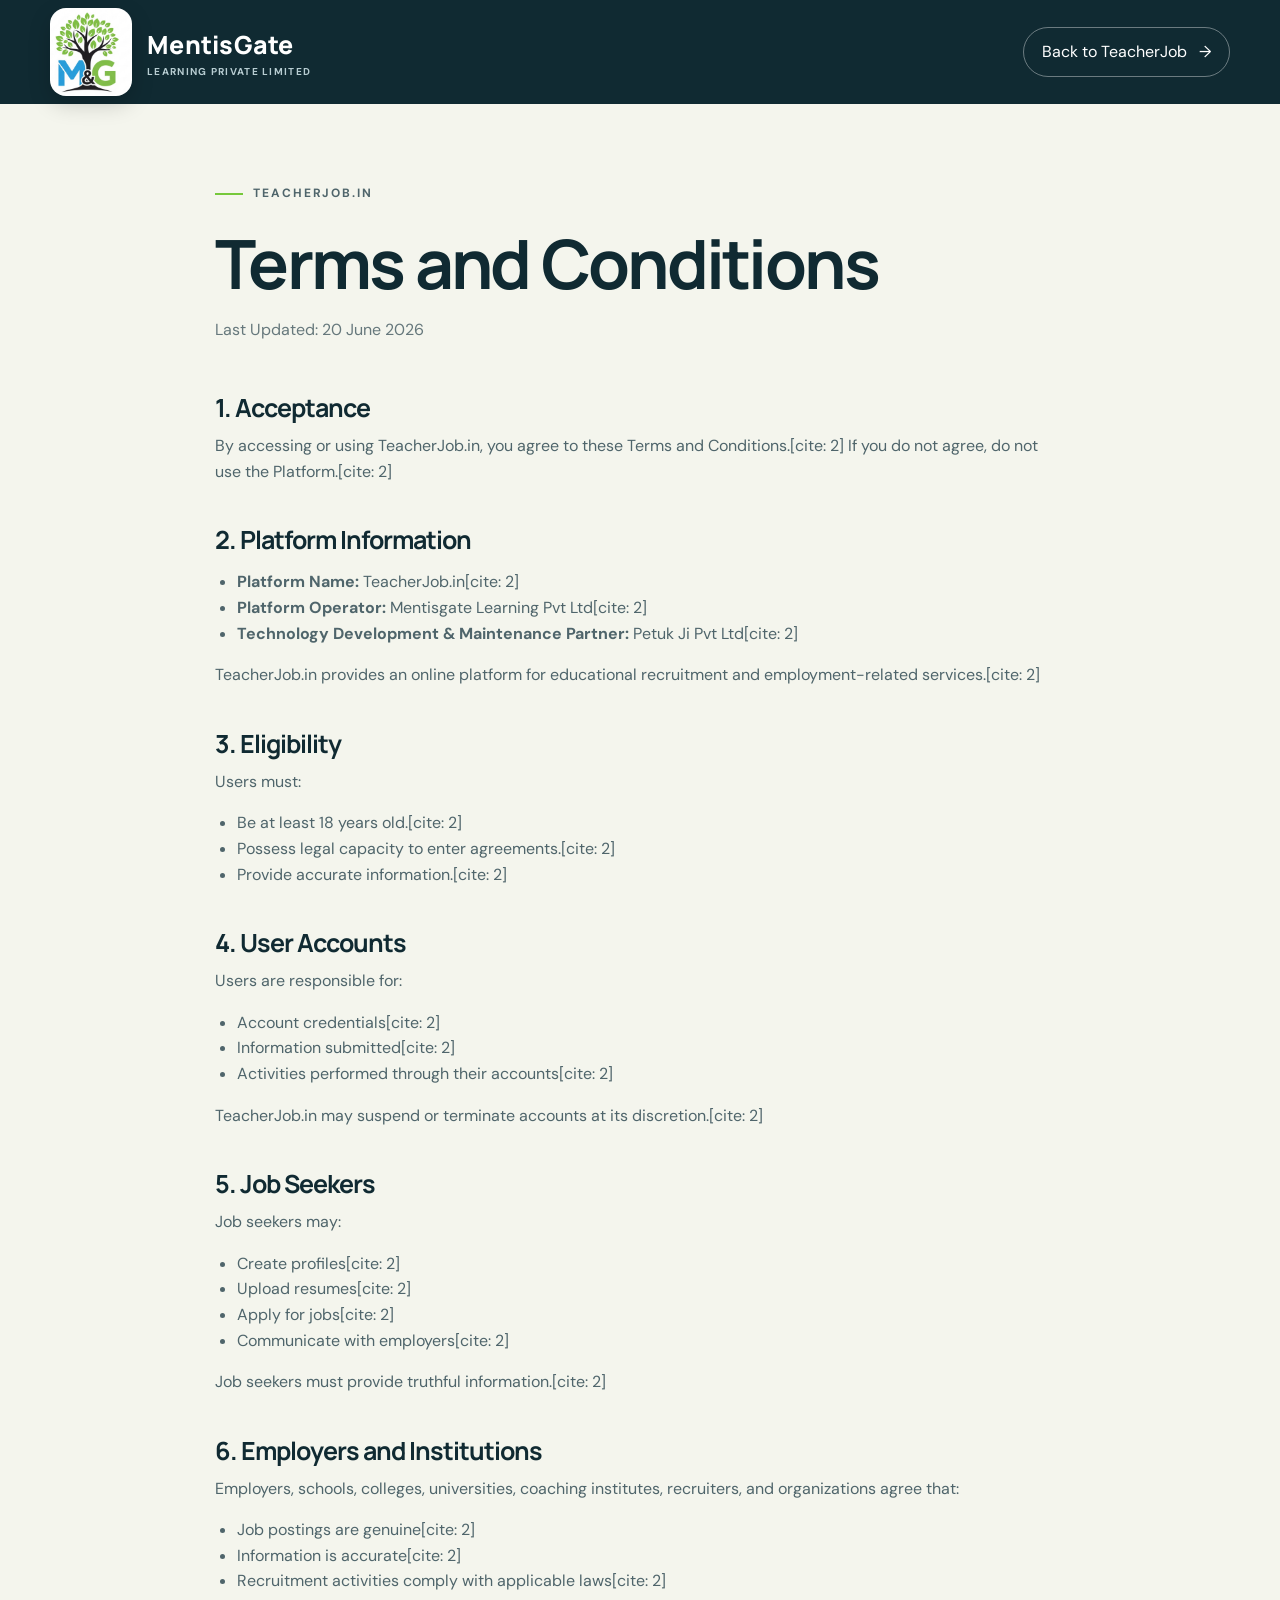
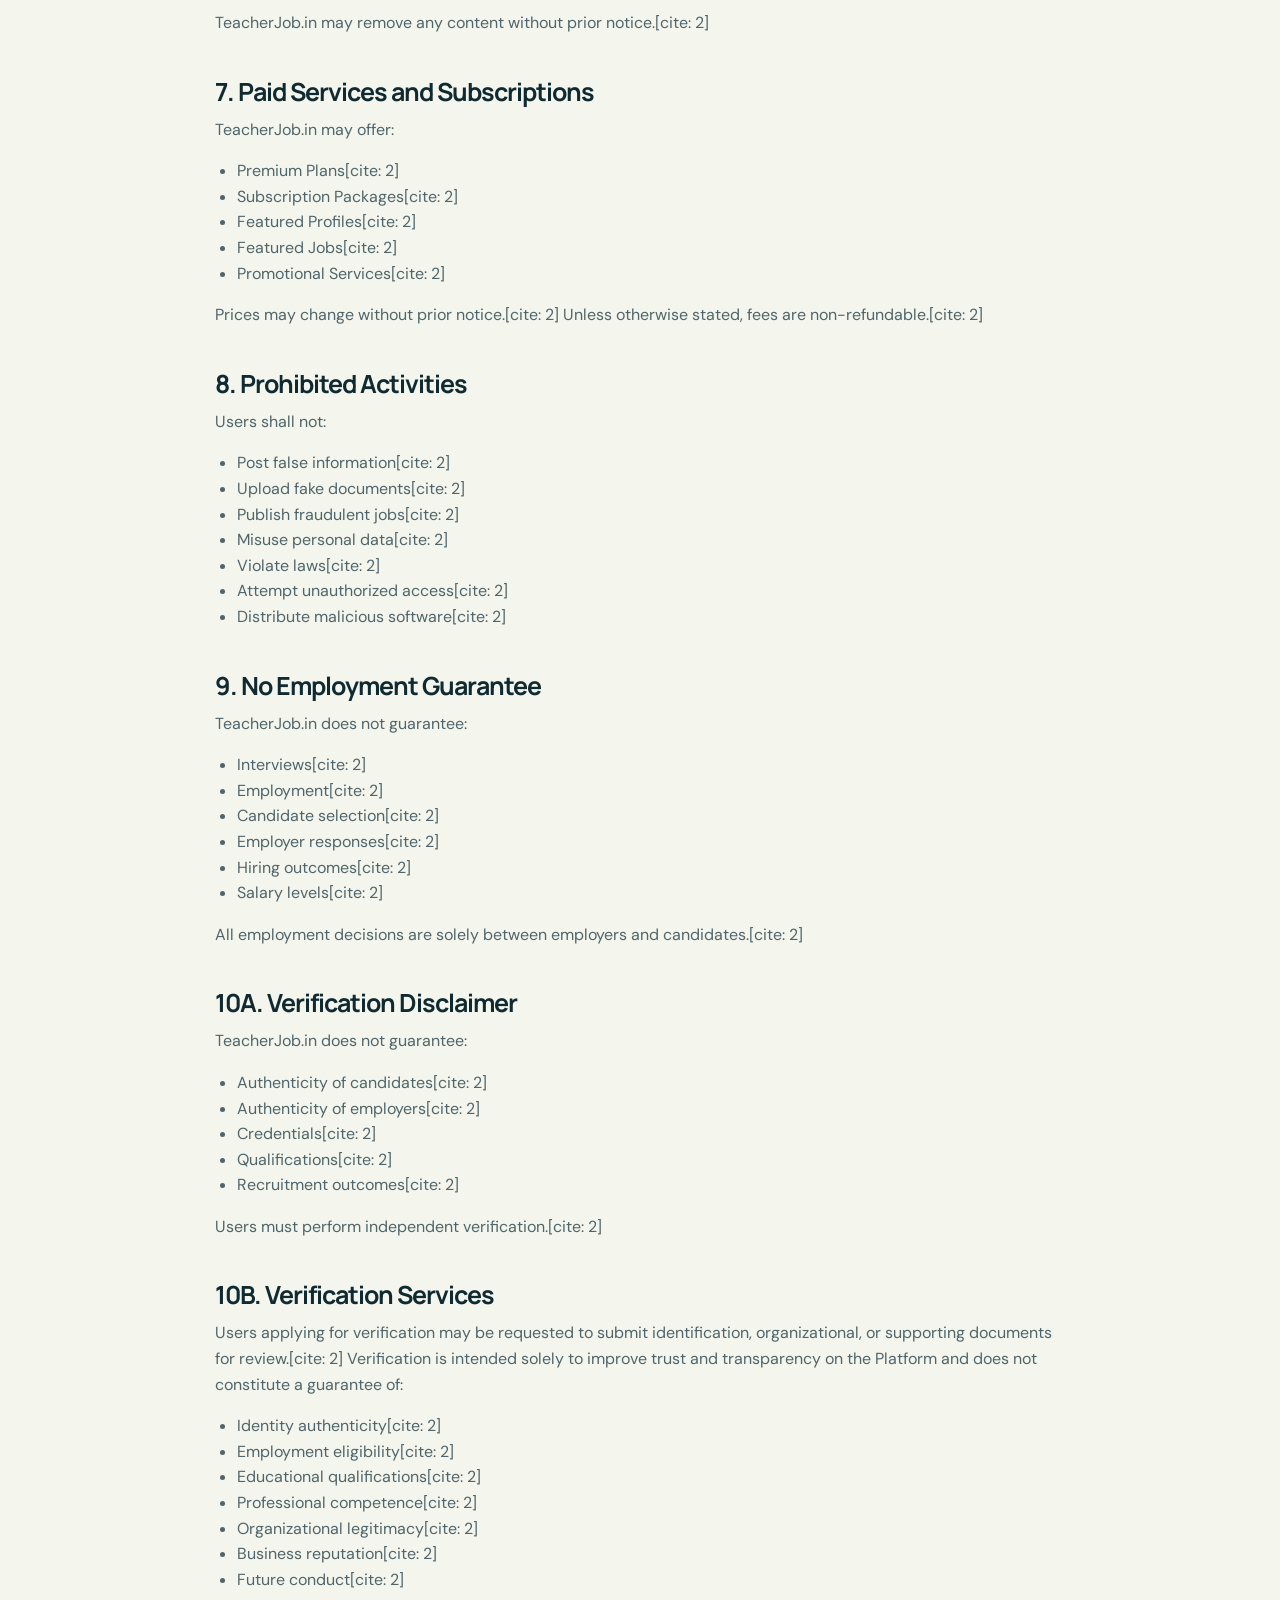
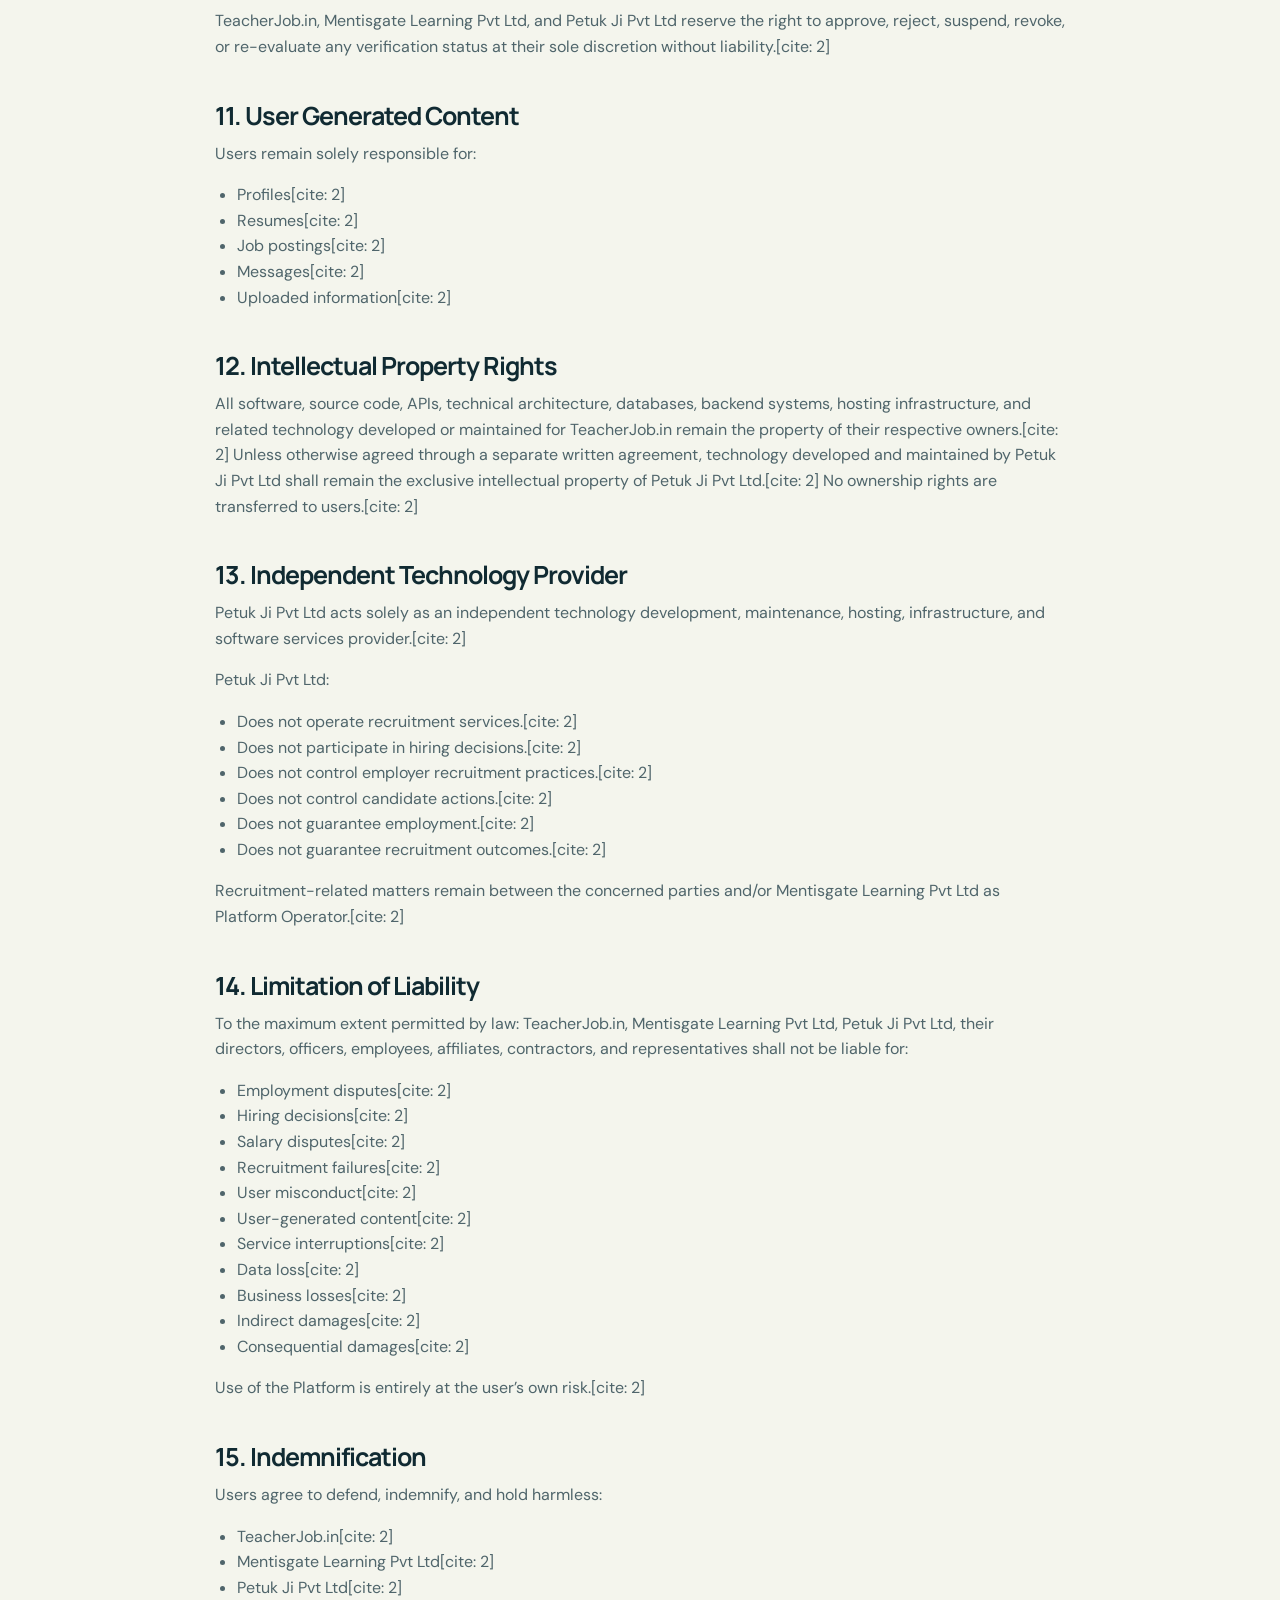
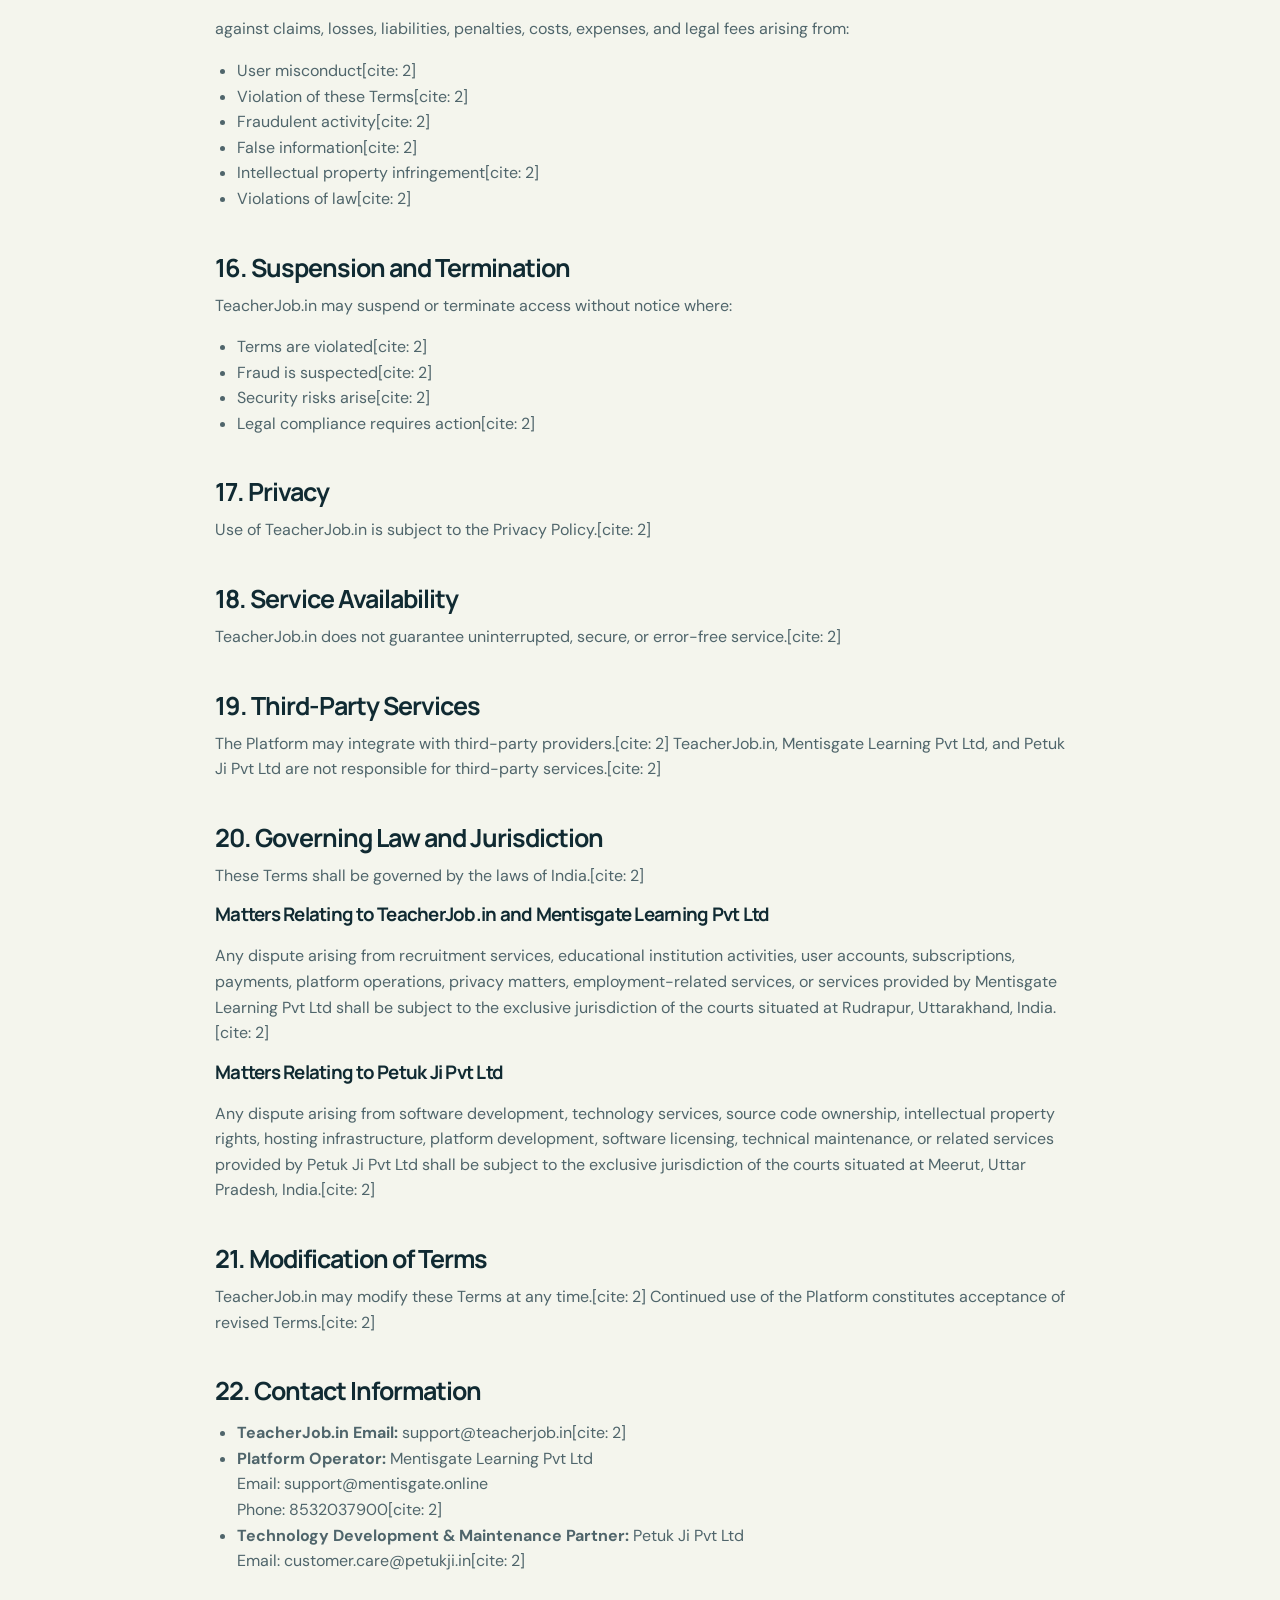
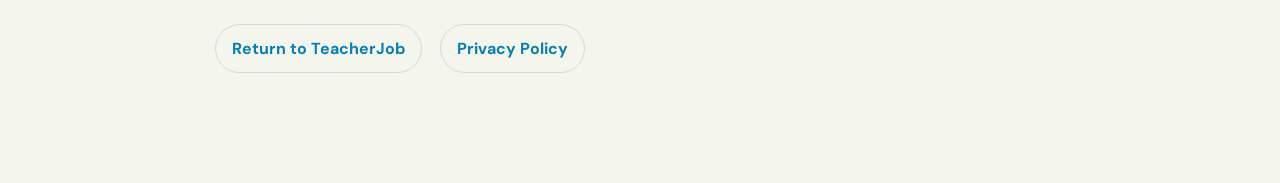
==== commit fe8d0204: "Update teacherjob-terms-and-conditions.html" ====
--- a/teacherjob-terms-and-conditions.html
+++ b/teacherjob-terms-and-conditions.html
@@ -20,48 +20,209 @@
     <div class="container legal-shell">
       <p class="eyebrow"><span></span> TeacherJob.in</p>
       <h1>Terms and Conditions</h1>
-      <p class="legal-date">Last updated: 20 June 2026</p>
-      <p class="legal-note">By accessing or using TeacherJob.in, you agree to these Terms and Conditions. If you do not agree, please do not use the platform.</p>
-
-      <h2>1. Platform and eligibility</h2>
-      <p>TeacherJob.in is an online platform for educational recruitment and employment-related services operated by MentisGate Learning Private Limited. Users must be at least 18 years old, have legal capacity to enter agreements, and provide accurate information.</p>
-
-      <h2>2. User accounts</h2>
-      <p>Users are responsible for account credentials, information submitted, and activities performed through their accounts. TeacherJob.in may suspend or terminate accounts at its discretion where misuse, risk, or violation is identified.</p>
-
-      <h2>3. Job seekers</h2>
-      <p>Job seekers may create profiles, upload resumes, apply for jobs, and communicate with employers. Job seekers must provide truthful and accurate information.</p>
-
-      <h2>4. Employers and institutions</h2>
-      <p>Employers, schools, colleges, universities, coaching institutes, recruiters, and organizations agree that job postings are genuine, information is accurate, and recruitment activities comply with applicable laws. TeacherJob.in may remove content without prior notice where required.</p>
-
-      <h2>5. Paid services and subscriptions</h2>
-      <p>TeacherJob.in may offer premium plans, subscription packages, featured profiles, featured jobs, and promotional services. Prices may change without prior notice. Unless otherwise stated in writing, fees are non-refundable.</p>
-
-      <h2>6. Prohibited activities</h2>
-      <p>Users must not post false information, upload fake documents, publish fraudulent jobs, misuse personal data, violate laws, attempt unauthorized access, or distribute harmful software.</p>
-
-      <h2>7. No employment guarantee</h2>
-      <p>TeacherJob.in does not guarantee interviews, employment, candidate selection, employer responses, hiring outcomes, salary levels, authenticity of users, credentials, or qualifications. Employment decisions are solely between employers and candidates, and users should perform their own verification.</p>
-
-      <h2>8. Verification services</h2>
-      <p>Users applying for verification may be requested to submit identification, organizational, or supporting documents. Verification is intended to improve trust and transparency but does not guarantee identity authenticity, employment eligibility, educational qualifications, professional competence, organizational legitimacy, business reputation, or future conduct.</p>
-
-      <h2>9. User content and intellectual property</h2>
-      <p>Users remain solely responsible for profiles, resumes, job postings, messages, and uploaded information. No ownership rights in the TeacherJob.in brand, platform, software, content, databases, or related materials are transferred to users.</p>
-
-      <h2>10. Limitation of liability</h2>
-      <p>To the maximum extent permitted by law, TeacherJob.in and MentisGate Learning Private Limited shall not be liable for employment disputes, hiring decisions, salary disputes, recruitment failures, user misconduct, user-generated content, service interruptions, data loss, business losses, indirect damages, or consequential damages. Use of the platform is at the user's own risk.</p>
-
-      <h2>11. Indemnification and termination</h2>
-      <p>Users agree to indemnify TeacherJob.in and MentisGate Learning Private Limited against claims, losses, liabilities, penalties, costs, expenses, and legal fees arising from user misconduct, violation of these terms, fraudulent activity, false information, intellectual property infringement, or violations of law. Access may be suspended or terminated where terms are violated, fraud is suspected, security risks arise, or legal compliance requires action.</p>
-
-      <h2>12. Privacy, availability, and third-party services</h2>
-      <p>Use of TeacherJob.in is subject to the <a href="teacherjob-privacy-policy.html">Privacy Policy</a>. TeacherJob.in does not guarantee uninterrupted, secure, or error-free service. The platform may integrate with third-party providers, and we are not responsible for third-party services.</p>
-
-      <h2>13. Governing law and contact</h2>
-      <p>These terms are governed by the laws of India. Disputes related to recruitment services, educational institution activities, user accounts, subscriptions, payments, platform operations, privacy matters, employment-related services, or services provided by MentisGate Learning Private Limited are subject to the competent courts at Rudrapur, Uttarakhand, India, unless applicable law requires otherwise.</p>
-      <p>TeacherJob.in may modify these terms at any time. Continued use of the platform constitutes acceptance of revised terms. For questions, email <a href="mailto:partnerships@teacherjob.in">partnerships@teacherjob.in</a> or call <a href="tel:+919917587294">+91 99175 87294</a>.</p>
+      <p class="legal-date">Last Updated: 20 June 2026</p>
+
+      <h2>1. Acceptance</h2>
+      <p>By accessing or using TeacherJob.in, you agree to these Terms and Conditions.[cite: 2] If you do not agree, do not use the Platform.[cite: 2]</p>
+
+      <h2>2. Platform Information</h2>
+      <ul>
+        <li><strong>Platform Name:</strong> TeacherJob.in[cite: 2]</li>
+        <li><strong>Platform Operator:</strong> Mentisgate Learning Pvt Ltd[cite: 2]</li>
+        <li><strong>Technology Development & Maintenance Partner:</strong> Petuk Ji Pvt Ltd[cite: 2]</li>
+      </ul>
+      <p>TeacherJob.in provides an online platform for educational recruitment and employment-related services.[cite: 2]</p>
+
+      <h2>3. Eligibility</h2>
+      <p>Users must:</p>
+      <ul>
+        <li>Be at least 18 years old.[cite: 2]</li>
+        <li>Possess legal capacity to enter agreements.[cite: 2]</li>
+        <li>Provide accurate information.[cite: 2]</li>
+      </ul>
+
+      <h2>4. User Accounts</h2>
+      <p>Users are responsible for:</p>
+      <ul>
+        <li>Account credentials[cite: 2]</li>
+        <li>Information submitted[cite: 2]</li>
+        <li>Activities performed through their accounts[cite: 2]</li>
+      </ul>
+      <p>TeacherJob.in may suspend or terminate accounts at its discretion.[cite: 2]</p>
+
+      <h2>5. Job Seekers</h2>
+      <p>Job seekers may:</p>
+      <ul>
+        <li>Create profiles[cite: 2]</li>
+        <li>Upload resumes[cite: 2]</li>
+        <li>Apply for jobs[cite: 2]</li>
+        <li>Communicate with employers[cite: 2]</li>
+      </ul>
+      <p>Job seekers must provide truthful information.[cite: 2]</p>
+
+      <h2>6. Employers and Institutions</h2>
+      <p>Employers, schools, colleges, universities, coaching institutes, recruiters, and organizations agree that:</p>
+      <ul>
+        <li>Job postings are genuine[cite: 2]</li>
+        <li>Information is accurate[cite: 2]</li>
+        <li>Recruitment activities comply with applicable laws[cite: 2]</li>
+      </ul>
+      <p>TeacherJob.in may remove any content without prior notice.[cite: 2]</p>
+
+      <h2>7. Paid Services and Subscriptions</h2>
+      <p>TeacherJob.in may offer:</p>
+      <ul>
+        <li>Premium Plans[cite: 2]</li>
+        <li>Subscription Packages[cite: 2]</li>
+        <li>Featured Profiles[cite: 2]</li>
+        <li>Featured Jobs[cite: 2]</li>
+        <li>Promotional Services[cite: 2]</li>
+      </ul>
+      <p>Prices may change without prior notice.[cite: 2] Unless otherwise stated, fees are non-refundable.[cite: 2]</p>
+
+      <h2>8. Prohibited Activities</h2>
+      <p>Users shall not:</p>
+      <ul>
+        <li>Post false information[cite: 2]</li>
+        <li>Upload fake documents[cite: 2]</li>
+        <li>Publish fraudulent jobs[cite: 2]</li>
+        <li>Misuse personal data[cite: 2]</li>
+        <li>Violate laws[cite: 2]</li>
+        <li>Attempt unauthorized access[cite: 2]</li>
+        <li>Distribute malicious software[cite: 2]</li>
+      </ul>
+
+      <h2>9. No Employment Guarantee</h2>
+      <p>TeacherJob.in does not guarantee:</p>
+      <ul>
+        <li>Interviews[cite: 2]</li>
+        <li>Employment[cite: 2]</li>
+        <li>Candidate selection[cite: 2]</li>
+        <li>Employer responses[cite: 2]</li>
+        <li>Hiring outcomes[cite: 2]</li>
+        <li>Salary levels[cite: 2]</li>
+      </ul>
+      <p>All employment decisions are solely between employers and candidates.[cite: 2]</p>
+
+      <h2>10A. Verification Disclaimer</h2>
+      <p>TeacherJob.in does not guarantee:</p>
+      <ul>
+        <li>Authenticity of candidates[cite: 2]</li>
+        <li>Authenticity of employers[cite: 2]</li>
+        <li>Credentials[cite: 2]</li>
+        <li>Qualifications[cite: 2]</li>
+        <li>Recruitment outcomes[cite: 2]</li>
+      </ul>
+      <p>Users must perform independent verification.[cite: 2]</p>
+
+      <h2>10B. Verification Services</h2>
+      <p>Users applying for verification may be requested to submit identification, organizational, or supporting documents for review.[cite: 2] Verification is intended solely to improve trust and transparency on the Platform and does not constitute a guarantee of:</p>
+      <ul>
+        <li>Identity authenticity[cite: 2]</li>
+        <li>Employment eligibility[cite: 2]</li>
+        <li>Educational qualifications[cite: 2]</li>
+        <li>Professional competence[cite: 2]</li>
+        <li>Organizational legitimacy[cite: 2]</li>
+        <li>Business reputation[cite: 2]</li>
+        <li>Future conduct[cite: 2]</li>
+      </ul>
+      <p>TeacherJob.in, Mentisgate Learning Pvt Ltd, and Petuk Ji Pvt Ltd reserve the right to approve, reject, suspend, revoke, or re-evaluate any verification status at their sole discretion without liability.[cite: 2]</p>
+
+      <h2>11. User Generated Content</h2>
+      <p>Users remain solely responsible for:</p>
+      <ul>
+        <li>Profiles[cite: 2]</li>
+        <li>Resumes[cite: 2]</li>
+        <li>Job postings[cite: 2]</li>
+        <li>Messages[cite: 2]</li>
+        <li>Uploaded information[cite: 2]</li>
+      </ul>
+
+      <h2>12. Intellectual Property Rights</h2>
+      <p>All software, source code, APIs, technical architecture, databases, backend systems, hosting infrastructure, and related technology developed or maintained for TeacherJob.in remain the property of their respective owners.[cite: 2] Unless otherwise agreed through a separate written agreement, technology developed and maintained by Petuk Ji Pvt Ltd shall remain the exclusive intellectual property of Petuk Ji Pvt Ltd.[cite: 2] No ownership rights are transferred to users.[cite: 2]</p>
+
+      <h2>13. Independent Technology Provider</h2>
+      <p>Petuk Ji Pvt Ltd acts solely as an independent technology development, maintenance, hosting, infrastructure, and software services provider.[cite: 2]</p>
+      <p>Petuk Ji Pvt Ltd:</p>
+      <ul>
+        <li>Does not operate recruitment services.[cite: 2]</li>
+        <li>Does not participate in hiring decisions.[cite: 2]</li>
+        <li>Does not control employer recruitment practices.[cite: 2]</li>
+        <li>Does not control candidate actions.[cite: 2]</li>
+        <li>Does not guarantee employment.[cite: 2]</li>
+        <li>Does not guarantee recruitment outcomes.[cite: 2]</li>
+      </ul>
+      <p>Recruitment-related matters remain between the concerned parties and/or Mentisgate Learning Pvt Ltd as Platform Operator.[cite: 2]</p>
+
+      <h2>14. Limitation of Liability</h2>
+      <p>To the maximum extent permitted by law: TeacherJob.in, Mentisgate Learning Pvt Ltd, Petuk Ji Pvt Ltd, their directors, officers, employees, affiliates, contractors, and representatives shall not be liable for:</p>
+      <ul>
+        <li>Employment disputes[cite: 2]</li>
+        <li>Hiring decisions[cite: 2]</li>
+        <li>Salary disputes[cite: 2]</li>
+        <li>Recruitment failures[cite: 2]</li>
+        <li>User misconduct[cite: 2]</li>
+        <li>User-generated content[cite: 2]</li>
+        <li>Service interruptions[cite: 2]</li>
+        <li>Data loss[cite: 2]</li>
+        <li>Business losses[cite: 2]</li>
+        <li>Indirect damages[cite: 2]</li>
+        <li>Consequential damages[cite: 2]</li>
+      </ul>
+      <p>Use of the Platform is entirely at the user’s own risk.[cite: 2]</p>
+
+      <h2>15. Indemnification</h2>
+      <p>Users agree to defend, indemnify, and hold harmless:</p>
+      <ul>
+        <li>TeacherJob.in[cite: 2]</li>
+        <li>Mentisgate Learning Pvt Ltd[cite: 2]</li>
+        <li>Petuk Ji Pvt Ltd[cite: 2]</li>
+      </ul>
+      <p>against claims, losses, liabilities, penalties, costs, expenses, and legal fees arising from:</p>
+      <ul>
+        <li>User misconduct[cite: 2]</li>
+        <li>Violation of these Terms[cite: 2]</li>
+        <li>Fraudulent activity[cite: 2]</li>
+        <li>False information[cite: 2]</li>
+        <li>Intellectual property infringement[cite: 2]</li>
+        <li>Violations of law[cite: 2]</li>
+      </ul>
+
+      <h2>16. Suspension and Termination</h2>
+      <p>TeacherJob.in may suspend or terminate access without notice where:</p>
+      <ul>
+        <li>Terms are violated[cite: 2]</li>
+        <li>Fraud is suspected[cite: 2]</li>
+        <li>Security risks arise[cite: 2]</li>
+        <li>Legal compliance requires action[cite: 2]</li>
+      </ul>
+
+      <h2>17. Privacy</h2>
+      <p>Use of TeacherJob.in is subject to the Privacy Policy.[cite: 2]</p>
+
+      <h2>18. Service Availability</h2>
+      <p>TeacherJob.in does not guarantee uninterrupted, secure, or error-free service.[cite: 2]</p>
+
+      <h2>19. Third-Party Services</h2>
+      <p>The Platform may integrate with third-party providers.[cite: 2] TeacherJob.in, Mentisgate Learning Pvt Ltd, and Petuk Ji Pvt Ltd are not responsible for third-party services.[cite: 2]</p>
+
+      <h2>20. Governing Law and Jurisdiction</h2>
+      <p>These Terms shall be governed by the laws of India.[cite: 2]</p>
+      <h3>Matters Relating to TeacherJob.in and Mentisgate Learning Pvt Ltd</h3>
+      <p>Any dispute arising from recruitment services, educational institution activities, user accounts, subscriptions, payments, platform operations, privacy matters, employment-related services, or services provided by Mentisgate Learning Pvt Ltd shall be subject to the exclusive jurisdiction of the courts situated at Rudrapur, Uttarakhand, India.[cite: 2]</p>
+      <h3>Matters Relating to Petuk Ji Pvt Ltd</h3>
+      <p>Any dispute arising from software development, technology services, source code ownership, intellectual property rights, hosting infrastructure, platform development, software licensing, technical maintenance, or related services provided by Petuk Ji Pvt Ltd shall be subject to the exclusive jurisdiction of the courts situated at Meerut, Uttar Pradesh, India.[cite: 2]</p>
+
+      <h2>21. Modification of Terms</h2>
+      <p>TeacherJob.in may modify these Terms at any time.[cite: 2] Continued use of the Platform constitutes acceptance of revised Terms.[cite: 2]</p>
+
+      <h2>22. Contact Information</h2>
+      <ul>
+        <li><strong>TeacherJob.in Email:</strong> support@teacherjob.in[cite: 2]</li>
+        <li><strong>Platform Operator:</strong> Mentisgate Learning Pvt Ltd<br>Email: support@mentisgate.online<br>Phone: 8532037900[cite: 2]</li>
+        <li><strong>Technology Development & Maintenance Partner:</strong> Petuk Ji Pvt Ltd<br>Email: customer.care@petukji.in[cite: 2]</li>
+      </ul>
+
       <div class="legal-links"><a href="teacherjob.html">Return to TeacherJob</a><a href="teacherjob-privacy-policy.html">Privacy Policy</a></div>
     </div>
   </main>
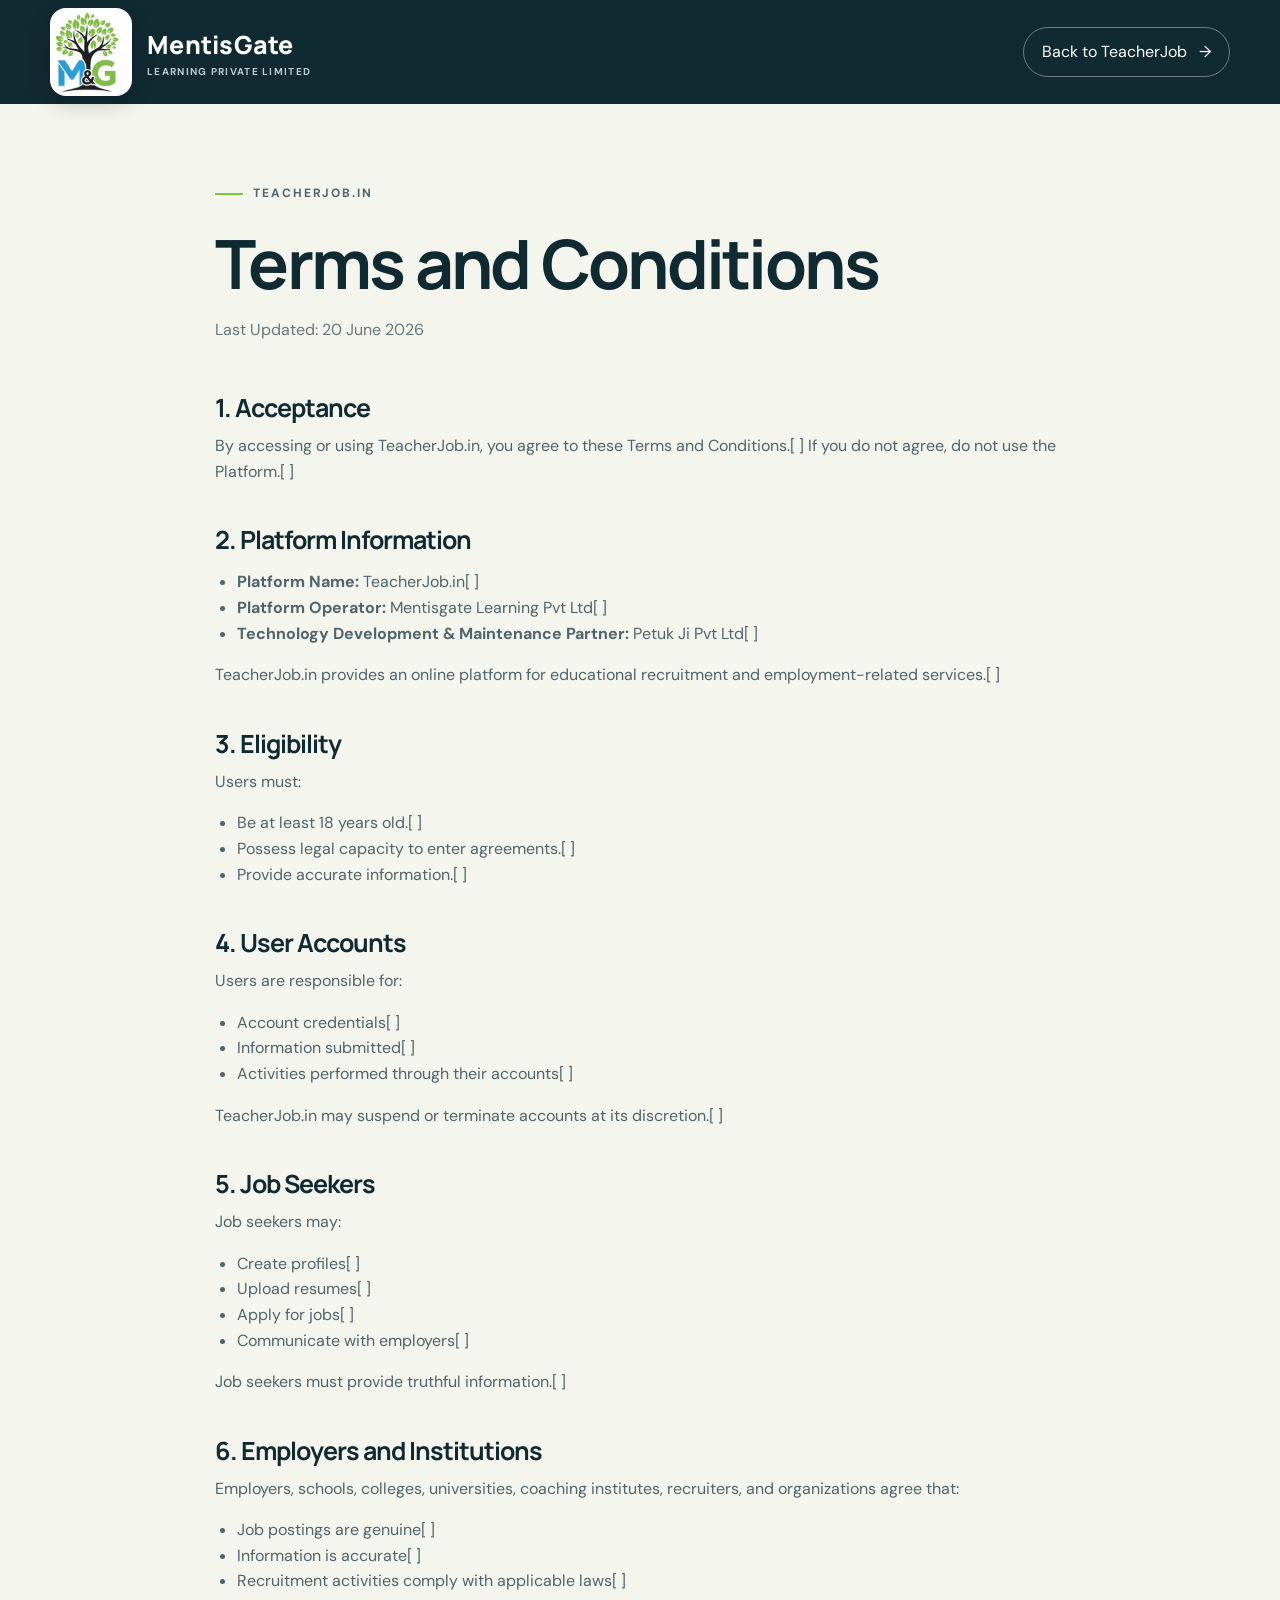
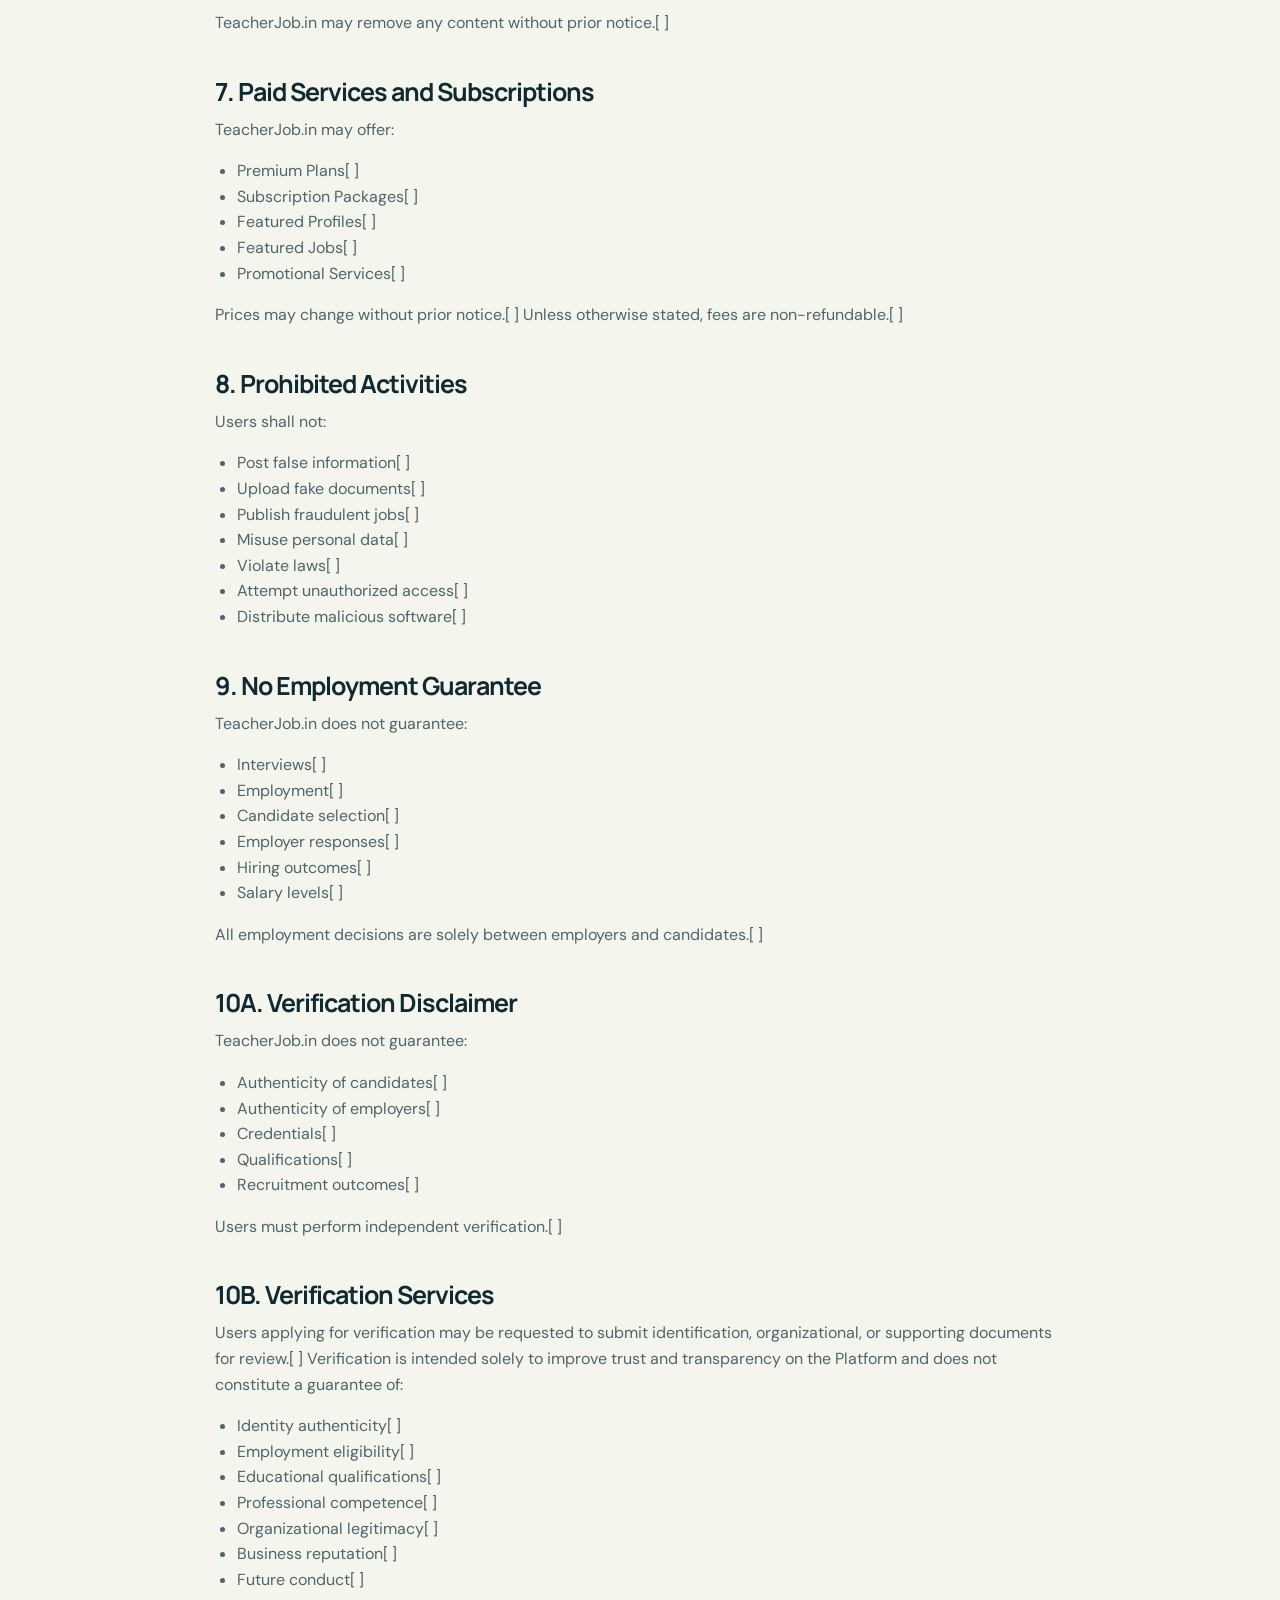
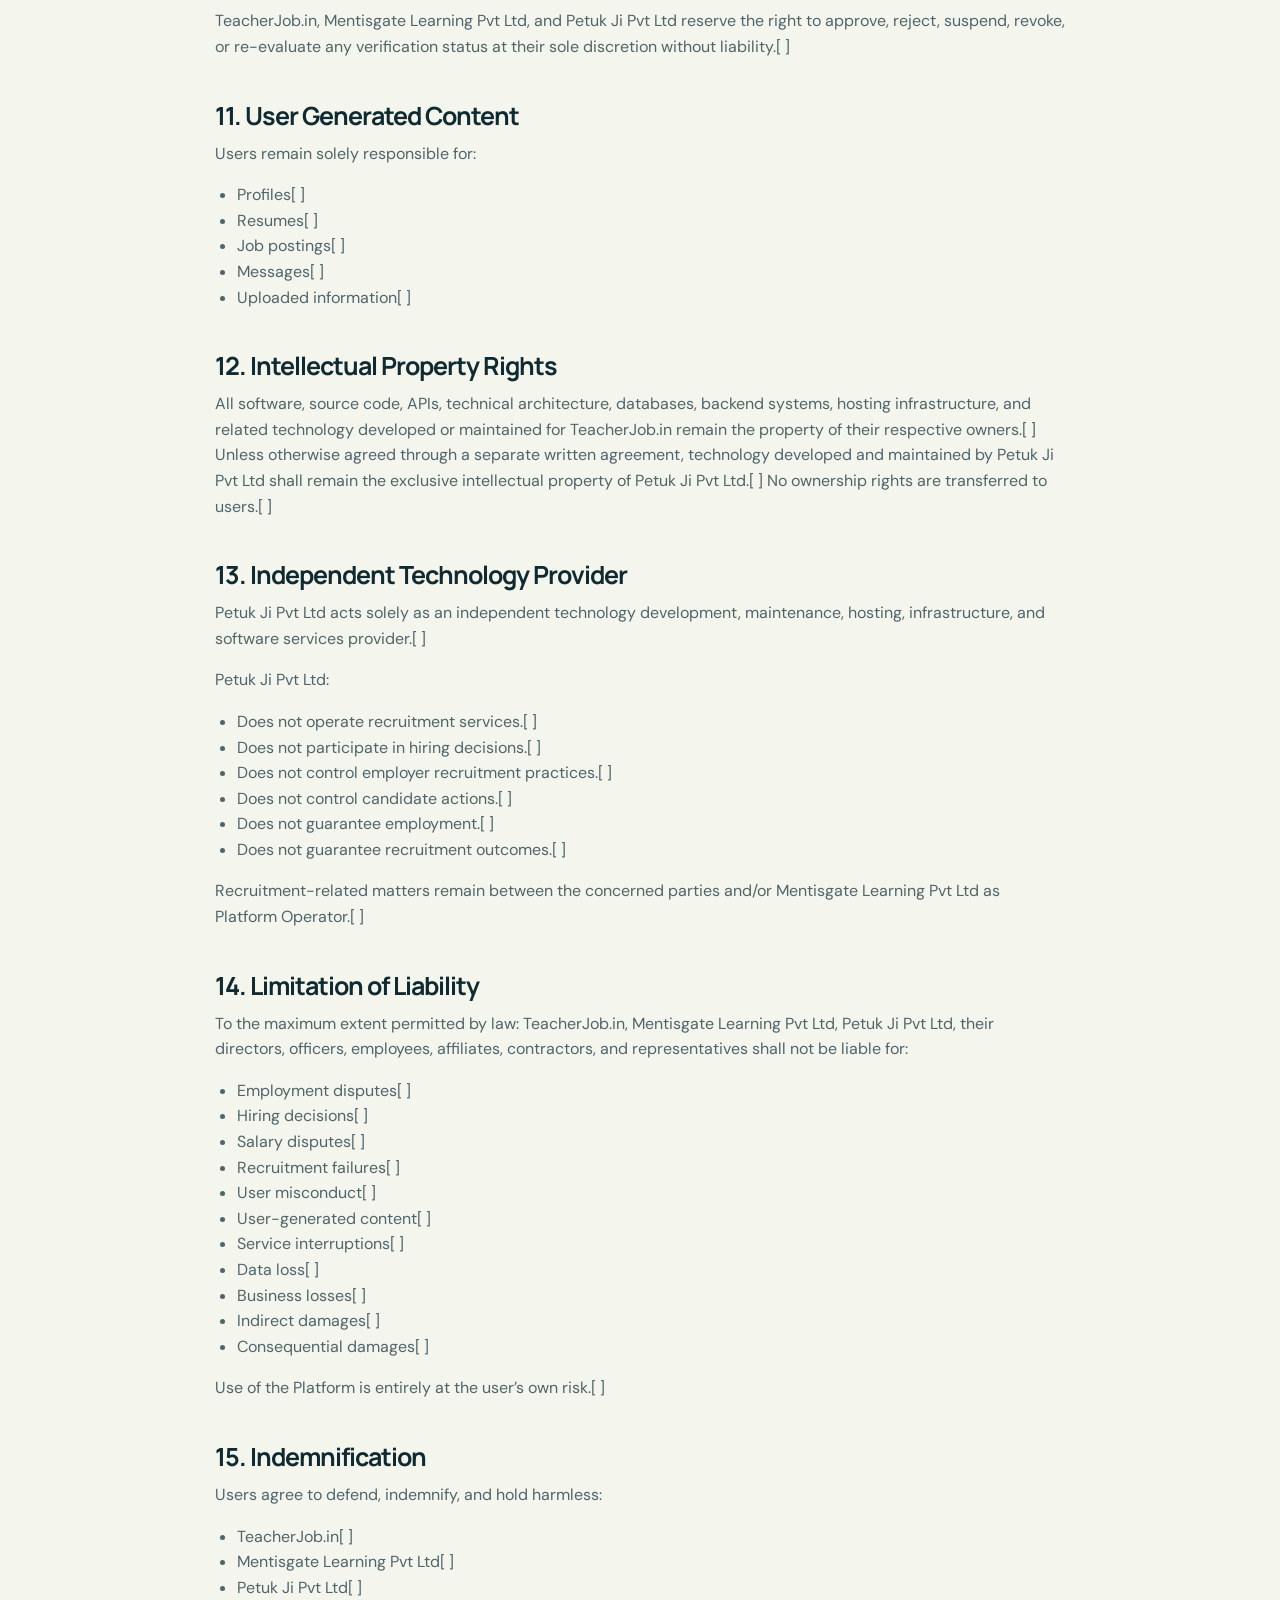
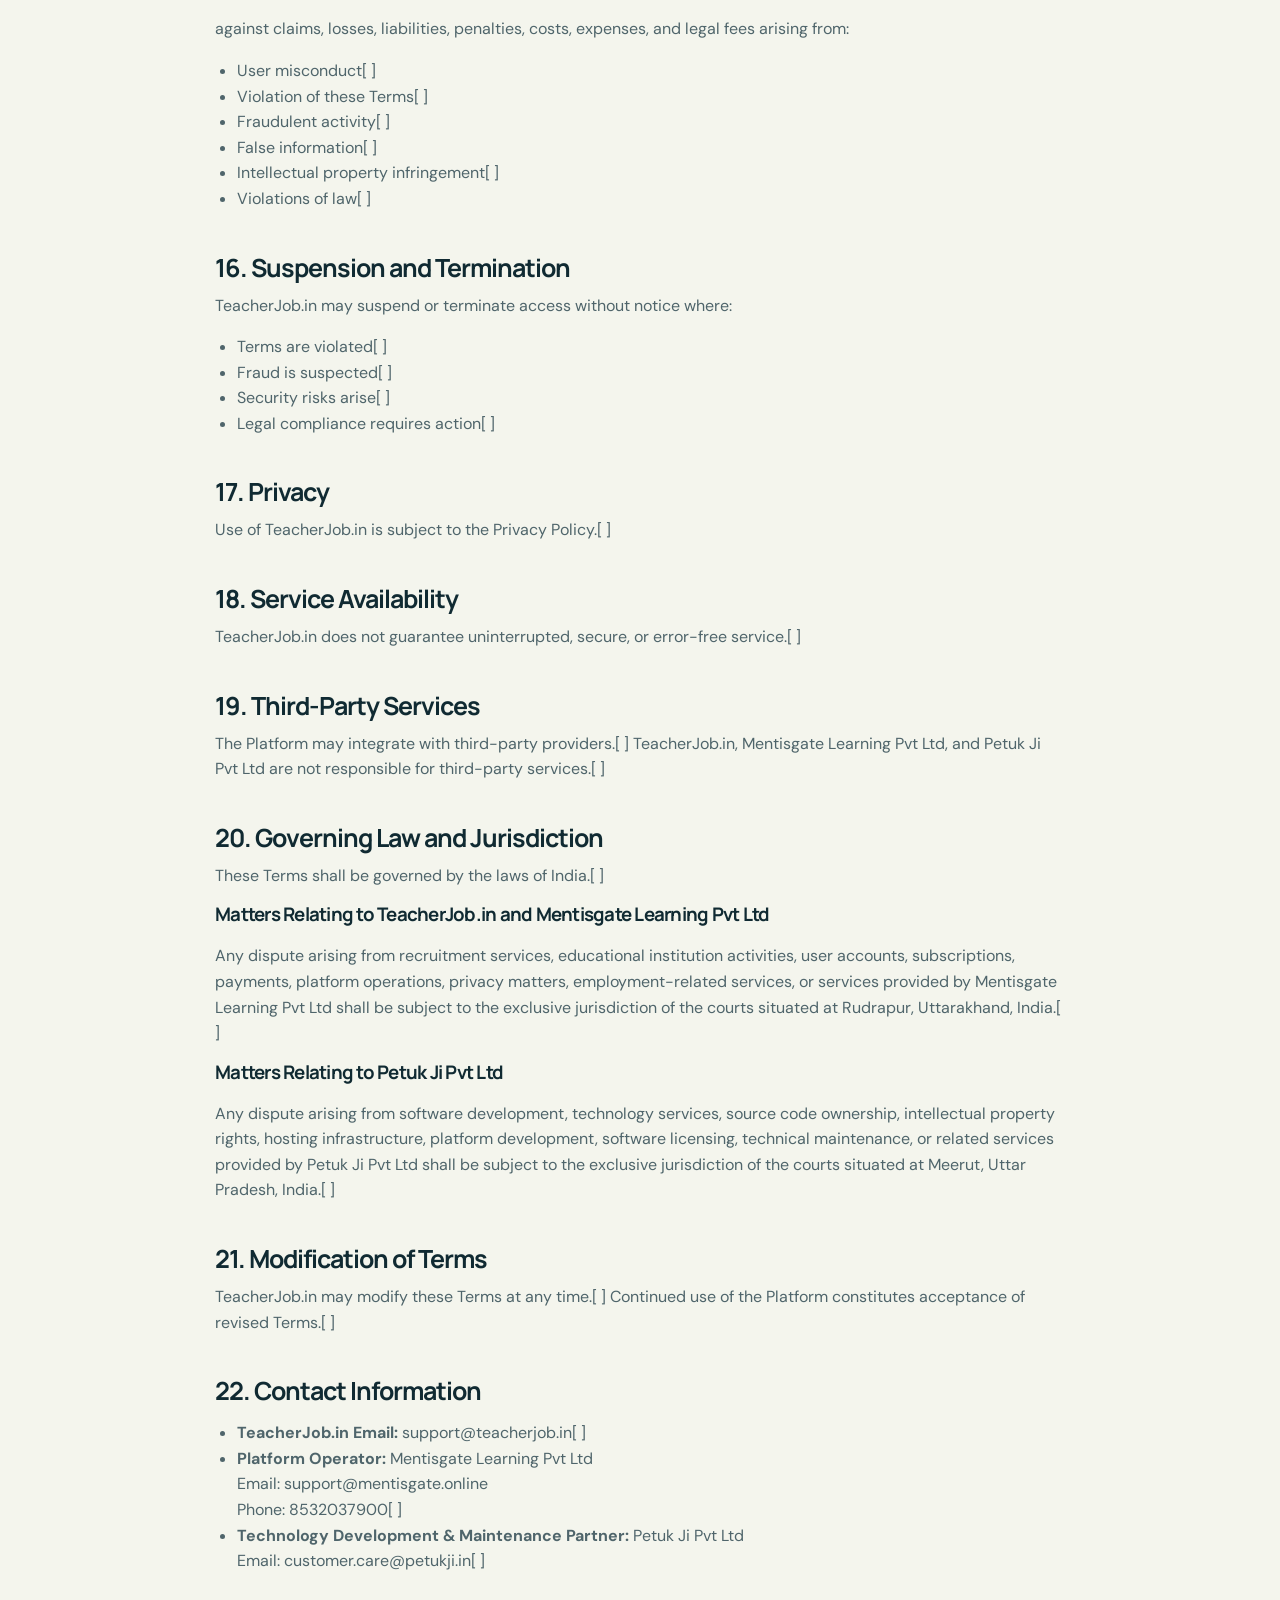
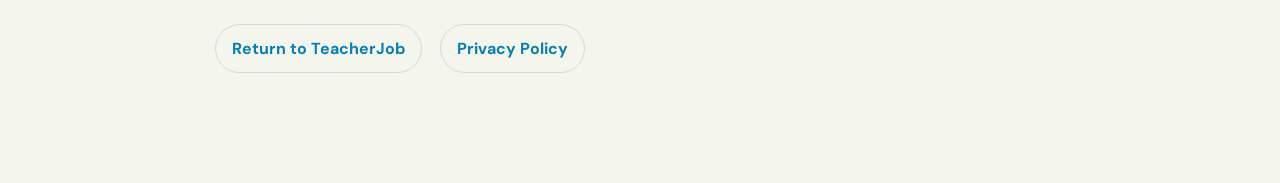
==== commit 30305563: "Update teacherjob-terms-and-conditions.html" ====
--- a/teacherjob-terms-and-conditions.html
+++ b/teacherjob-terms-and-conditions.html
@@ -23,204 +23,204 @@
       <p class="legal-date">Last Updated: 20 June 2026</p>
 
       <h2>1. Acceptance</h2>
-      <p>By accessing or using TeacherJob.in, you agree to these Terms and Conditions.[cite: 2] If you do not agree, do not use the Platform.[cite: 2]</p>
+      <p>By accessing or using TeacherJob.in, you agree to these Terms and Conditions.[ ] If you do not agree, do not use the Platform.[ ]</p>
 
       <h2>2. Platform Information</h2>
       <ul>
-        <li><strong>Platform Name:</strong> TeacherJob.in[cite: 2]</li>
-        <li><strong>Platform Operator:</strong> Mentisgate Learning Pvt Ltd[cite: 2]</li>
-        <li><strong>Technology Development & Maintenance Partner:</strong> Petuk Ji Pvt Ltd[cite: 2]</li>
-      </ul>
-      <p>TeacherJob.in provides an online platform for educational recruitment and employment-related services.[cite: 2]</p>
+        <li><strong>Platform Name:</strong> TeacherJob.in[ ]</li>
+        <li><strong>Platform Operator:</strong> Mentisgate Learning Pvt Ltd[ ]</li>
+        <li><strong>Technology Development & Maintenance Partner:</strong> Petuk Ji Pvt Ltd[ ]</li>
+      </ul>
+      <p>TeacherJob.in provides an online platform for educational recruitment and employment-related services.[ ]</p>
 
       <h2>3. Eligibility</h2>
       <p>Users must:</p>
       <ul>
-        <li>Be at least 18 years old.[cite: 2]</li>
-        <li>Possess legal capacity to enter agreements.[cite: 2]</li>
-        <li>Provide accurate information.[cite: 2]</li>
+        <li>Be at least 18 years old.[ ]</li>
+        <li>Possess legal capacity to enter agreements.[ ]</li>
+        <li>Provide accurate information.[ ]</li>
       </ul>
 
       <h2>4. User Accounts</h2>
       <p>Users are responsible for:</p>
       <ul>
-        <li>Account credentials[cite: 2]</li>
-        <li>Information submitted[cite: 2]</li>
-        <li>Activities performed through their accounts[cite: 2]</li>
-      </ul>
-      <p>TeacherJob.in may suspend or terminate accounts at its discretion.[cite: 2]</p>
+        <li>Account credentials[ ]</li>
+        <li>Information submitted[ ]</li>
+        <li>Activities performed through their accounts[ ]</li>
+      </ul>
+      <p>TeacherJob.in may suspend or terminate accounts at its discretion.[ ]</p>
 
       <h2>5. Job Seekers</h2>
       <p>Job seekers may:</p>
       <ul>
-        <li>Create profiles[cite: 2]</li>
-        <li>Upload resumes[cite: 2]</li>
-        <li>Apply for jobs[cite: 2]</li>
-        <li>Communicate with employers[cite: 2]</li>
-      </ul>
-      <p>Job seekers must provide truthful information.[cite: 2]</p>
+        <li>Create profiles[ ]</li>
+        <li>Upload resumes[ ]</li>
+        <li>Apply for jobs[ ]</li>
+        <li>Communicate with employers[ ]</li>
+      </ul>
+      <p>Job seekers must provide truthful information.[ ]</p>
 
       <h2>6. Employers and Institutions</h2>
       <p>Employers, schools, colleges, universities, coaching institutes, recruiters, and organizations agree that:</p>
       <ul>
-        <li>Job postings are genuine[cite: 2]</li>
-        <li>Information is accurate[cite: 2]</li>
-        <li>Recruitment activities comply with applicable laws[cite: 2]</li>
-      </ul>
-      <p>TeacherJob.in may remove any content without prior notice.[cite: 2]</p>
+        <li>Job postings are genuine[ ]</li>
+        <li>Information is accurate[ ]</li>
+        <li>Recruitment activities comply with applicable laws[ ]</li>
+      </ul>
+      <p>TeacherJob.in may remove any content without prior notice.[ ]</p>
 
       <h2>7. Paid Services and Subscriptions</h2>
       <p>TeacherJob.in may offer:</p>
       <ul>
-        <li>Premium Plans[cite: 2]</li>
-        <li>Subscription Packages[cite: 2]</li>
-        <li>Featured Profiles[cite: 2]</li>
-        <li>Featured Jobs[cite: 2]</li>
-        <li>Promotional Services[cite: 2]</li>
-      </ul>
-      <p>Prices may change without prior notice.[cite: 2] Unless otherwise stated, fees are non-refundable.[cite: 2]</p>
+        <li>Premium Plans[ ]</li>
+        <li>Subscription Packages[ ]</li>
+        <li>Featured Profiles[ ]</li>
+        <li>Featured Jobs[ ]</li>
+        <li>Promotional Services[ ]</li>
+      </ul>
+      <p>Prices may change without prior notice.[ ] Unless otherwise stated, fees are non-refundable.[ ]</p>
 
       <h2>8. Prohibited Activities</h2>
       <p>Users shall not:</p>
       <ul>
-        <li>Post false information[cite: 2]</li>
-        <li>Upload fake documents[cite: 2]</li>
-        <li>Publish fraudulent jobs[cite: 2]</li>
-        <li>Misuse personal data[cite: 2]</li>
-        <li>Violate laws[cite: 2]</li>
-        <li>Attempt unauthorized access[cite: 2]</li>
-        <li>Distribute malicious software[cite: 2]</li>
+        <li>Post false information[ ]</li>
+        <li>Upload fake documents[ ]</li>
+        <li>Publish fraudulent jobs[ ]</li>
+        <li>Misuse personal data[ ]</li>
+        <li>Violate laws[ ]</li>
+        <li>Attempt unauthorized access[ ]</li>
+        <li>Distribute malicious software[ ]</li>
       </ul>
 
       <h2>9. No Employment Guarantee</h2>
       <p>TeacherJob.in does not guarantee:</p>
       <ul>
-        <li>Interviews[cite: 2]</li>
-        <li>Employment[cite: 2]</li>
-        <li>Candidate selection[cite: 2]</li>
-        <li>Employer responses[cite: 2]</li>
-        <li>Hiring outcomes[cite: 2]</li>
-        <li>Salary levels[cite: 2]</li>
-      </ul>
-      <p>All employment decisions are solely between employers and candidates.[cite: 2]</p>
+        <li>Interviews[ ]</li>
+        <li>Employment[ ]</li>
+        <li>Candidate selection[ ]</li>
+        <li>Employer responses[ ]</li>
+        <li>Hiring outcomes[ ]</li>
+        <li>Salary levels[ ]</li>
+      </ul>
+      <p>All employment decisions are solely between employers and candidates.[ ]</p>
 
       <h2>10A. Verification Disclaimer</h2>
       <p>TeacherJob.in does not guarantee:</p>
       <ul>
-        <li>Authenticity of candidates[cite: 2]</li>
-        <li>Authenticity of employers[cite: 2]</li>
-        <li>Credentials[cite: 2]</li>
-        <li>Qualifications[cite: 2]</li>
-        <li>Recruitment outcomes[cite: 2]</li>
-      </ul>
-      <p>Users must perform independent verification.[cite: 2]</p>
+        <li>Authenticity of candidates[ ]</li>
+        <li>Authenticity of employers[ ]</li>
+        <li>Credentials[ ]</li>
+        <li>Qualifications[ ]</li>
+        <li>Recruitment outcomes[ ]</li>
+      </ul>
+      <p>Users must perform independent verification.[ ]</p>
 
       <h2>10B. Verification Services</h2>
-      <p>Users applying for verification may be requested to submit identification, organizational, or supporting documents for review.[cite: 2] Verification is intended solely to improve trust and transparency on the Platform and does not constitute a guarantee of:</p>
-      <ul>
-        <li>Identity authenticity[cite: 2]</li>
-        <li>Employment eligibility[cite: 2]</li>
-        <li>Educational qualifications[cite: 2]</li>
-        <li>Professional competence[cite: 2]</li>
-        <li>Organizational legitimacy[cite: 2]</li>
-        <li>Business reputation[cite: 2]</li>
-        <li>Future conduct[cite: 2]</li>
-      </ul>
-      <p>TeacherJob.in, Mentisgate Learning Pvt Ltd, and Petuk Ji Pvt Ltd reserve the right to approve, reject, suspend, revoke, or re-evaluate any verification status at their sole discretion without liability.[cite: 2]</p>
+      <p>Users applying for verification may be requested to submit identification, organizational, or supporting documents for review.[ ] Verification is intended solely to improve trust and transparency on the Platform and does not constitute a guarantee of:</p>
+      <ul>
+        <li>Identity authenticity[ ]</li>
+        <li>Employment eligibility[ ]</li>
+        <li>Educational qualifications[ ]</li>
+        <li>Professional competence[ ]</li>
+        <li>Organizational legitimacy[ ]</li>
+        <li>Business reputation[ ]</li>
+        <li>Future conduct[ ]</li>
+      </ul>
+      <p>TeacherJob.in, Mentisgate Learning Pvt Ltd, and Petuk Ji Pvt Ltd reserve the right to approve, reject, suspend, revoke, or re-evaluate any verification status at their sole discretion without liability.[ ]</p>
 
       <h2>11. User Generated Content</h2>
       <p>Users remain solely responsible for:</p>
       <ul>
-        <li>Profiles[cite: 2]</li>
-        <li>Resumes[cite: 2]</li>
-        <li>Job postings[cite: 2]</li>
-        <li>Messages[cite: 2]</li>
-        <li>Uploaded information[cite: 2]</li>
+        <li>Profiles[ ]</li>
+        <li>Resumes[ ]</li>
+        <li>Job postings[ ]</li>
+        <li>Messages[ ]</li>
+        <li>Uploaded information[ ]</li>
       </ul>
 
       <h2>12. Intellectual Property Rights</h2>
-      <p>All software, source code, APIs, technical architecture, databases, backend systems, hosting infrastructure, and related technology developed or maintained for TeacherJob.in remain the property of their respective owners.[cite: 2] Unless otherwise agreed through a separate written agreement, technology developed and maintained by Petuk Ji Pvt Ltd shall remain the exclusive intellectual property of Petuk Ji Pvt Ltd.[cite: 2] No ownership rights are transferred to users.[cite: 2]</p>
+      <p>All software, source code, APIs, technical architecture, databases, backend systems, hosting infrastructure, and related technology developed or maintained for TeacherJob.in remain the property of their respective owners.[ ] Unless otherwise agreed through a separate written agreement, technology developed and maintained by Petuk Ji Pvt Ltd shall remain the exclusive intellectual property of Petuk Ji Pvt Ltd.[ ] No ownership rights are transferred to users.[ ]</p>
 
       <h2>13. Independent Technology Provider</h2>
-      <p>Petuk Ji Pvt Ltd acts solely as an independent technology development, maintenance, hosting, infrastructure, and software services provider.[cite: 2]</p>
+      <p>Petuk Ji Pvt Ltd acts solely as an independent technology development, maintenance, hosting, infrastructure, and software services provider.[ ]</p>
       <p>Petuk Ji Pvt Ltd:</p>
       <ul>
-        <li>Does not operate recruitment services.[cite: 2]</li>
-        <li>Does not participate in hiring decisions.[cite: 2]</li>
-        <li>Does not control employer recruitment practices.[cite: 2]</li>
-        <li>Does not control candidate actions.[cite: 2]</li>
-        <li>Does not guarantee employment.[cite: 2]</li>
-        <li>Does not guarantee recruitment outcomes.[cite: 2]</li>
-      </ul>
-      <p>Recruitment-related matters remain between the concerned parties and/or Mentisgate Learning Pvt Ltd as Platform Operator.[cite: 2]</p>
+        <li>Does not operate recruitment services.[ ]</li>
+        <li>Does not participate in hiring decisions.[ ]</li>
+        <li>Does not control employer recruitment practices.[ ]</li>
+        <li>Does not control candidate actions.[ ]</li>
+        <li>Does not guarantee employment.[ ]</li>
+        <li>Does not guarantee recruitment outcomes.[ ]</li>
+      </ul>
+      <p>Recruitment-related matters remain between the concerned parties and/or Mentisgate Learning Pvt Ltd as Platform Operator.[ ]</p>
 
       <h2>14. Limitation of Liability</h2>
       <p>To the maximum extent permitted by law: TeacherJob.in, Mentisgate Learning Pvt Ltd, Petuk Ji Pvt Ltd, their directors, officers, employees, affiliates, contractors, and representatives shall not be liable for:</p>
       <ul>
-        <li>Employment disputes[cite: 2]</li>
-        <li>Hiring decisions[cite: 2]</li>
-        <li>Salary disputes[cite: 2]</li>
-        <li>Recruitment failures[cite: 2]</li>
-        <li>User misconduct[cite: 2]</li>
-        <li>User-generated content[cite: 2]</li>
-        <li>Service interruptions[cite: 2]</li>
-        <li>Data loss[cite: 2]</li>
-        <li>Business losses[cite: 2]</li>
-        <li>Indirect damages[cite: 2]</li>
-        <li>Consequential damages[cite: 2]</li>
-      </ul>
-      <p>Use of the Platform is entirely at the user’s own risk.[cite: 2]</p>
+        <li>Employment disputes[ ]</li>
+        <li>Hiring decisions[ ]</li>
+        <li>Salary disputes[ ]</li>
+        <li>Recruitment failures[ ]</li>
+        <li>User misconduct[ ]</li>
+        <li>User-generated content[ ]</li>
+        <li>Service interruptions[ ]</li>
+        <li>Data loss[ ]</li>
+        <li>Business losses[ ]</li>
+        <li>Indirect damages[ ]</li>
+        <li>Consequential damages[ ]</li>
+      </ul>
+      <p>Use of the Platform is entirely at the user’s own risk.[ ]</p>
 
       <h2>15. Indemnification</h2>
       <p>Users agree to defend, indemnify, and hold harmless:</p>
       <ul>
-        <li>TeacherJob.in[cite: 2]</li>
-        <li>Mentisgate Learning Pvt Ltd[cite: 2]</li>
-        <li>Petuk Ji Pvt Ltd[cite: 2]</li>
+        <li>TeacherJob.in[ ]</li>
+        <li>Mentisgate Learning Pvt Ltd[ ]</li>
+        <li>Petuk Ji Pvt Ltd[ ]</li>
       </ul>
       <p>against claims, losses, liabilities, penalties, costs, expenses, and legal fees arising from:</p>
       <ul>
-        <li>User misconduct[cite: 2]</li>
-        <li>Violation of these Terms[cite: 2]</li>
-        <li>Fraudulent activity[cite: 2]</li>
-        <li>False information[cite: 2]</li>
-        <li>Intellectual property infringement[cite: 2]</li>
-        <li>Violations of law[cite: 2]</li>
+        <li>User misconduct[ ]</li>
+        <li>Violation of these Terms[ ]</li>
+        <li>Fraudulent activity[ ]</li>
+        <li>False information[ ]</li>
+        <li>Intellectual property infringement[ ]</li>
+        <li>Violations of law[ ]</li>
       </ul>
 
       <h2>16. Suspension and Termination</h2>
       <p>TeacherJob.in may suspend or terminate access without notice where:</p>
       <ul>
-        <li>Terms are violated[cite: 2]</li>
-        <li>Fraud is suspected[cite: 2]</li>
-        <li>Security risks arise[cite: 2]</li>
-        <li>Legal compliance requires action[cite: 2]</li>
+        <li>Terms are violated[ ]</li>
+        <li>Fraud is suspected[ ]</li>
+        <li>Security risks arise[ ]</li>
+        <li>Legal compliance requires action[ ]</li>
       </ul>
 
       <h2>17. Privacy</h2>
-      <p>Use of TeacherJob.in is subject to the Privacy Policy.[cite: 2]</p>
+      <p>Use of TeacherJob.in is subject to the Privacy Policy.[ ]</p>
 
       <h2>18. Service Availability</h2>
-      <p>TeacherJob.in does not guarantee uninterrupted, secure, or error-free service.[cite: 2]</p>
+      <p>TeacherJob.in does not guarantee uninterrupted, secure, or error-free service.[ ]</p>
 
       <h2>19. Third-Party Services</h2>
-      <p>The Platform may integrate with third-party providers.[cite: 2] TeacherJob.in, Mentisgate Learning Pvt Ltd, and Petuk Ji Pvt Ltd are not responsible for third-party services.[cite: 2]</p>
+      <p>The Platform may integrate with third-party providers.[ ] TeacherJob.in, Mentisgate Learning Pvt Ltd, and Petuk Ji Pvt Ltd are not responsible for third-party services.[ ]</p>
 
       <h2>20. Governing Law and Jurisdiction</h2>
-      <p>These Terms shall be governed by the laws of India.[cite: 2]</p>
+      <p>These Terms shall be governed by the laws of India.[ ]</p>
       <h3>Matters Relating to TeacherJob.in and Mentisgate Learning Pvt Ltd</h3>
-      <p>Any dispute arising from recruitment services, educational institution activities, user accounts, subscriptions, payments, platform operations, privacy matters, employment-related services, or services provided by Mentisgate Learning Pvt Ltd shall be subject to the exclusive jurisdiction of the courts situated at Rudrapur, Uttarakhand, India.[cite: 2]</p>
+      <p>Any dispute arising from recruitment services, educational institution activities, user accounts, subscriptions, payments, platform operations, privacy matters, employment-related services, or services provided by Mentisgate Learning Pvt Ltd shall be subject to the exclusive jurisdiction of the courts situated at Rudrapur, Uttarakhand, India.[ ]</p>
       <h3>Matters Relating to Petuk Ji Pvt Ltd</h3>
-      <p>Any dispute arising from software development, technology services, source code ownership, intellectual property rights, hosting infrastructure, platform development, software licensing, technical maintenance, or related services provided by Petuk Ji Pvt Ltd shall be subject to the exclusive jurisdiction of the courts situated at Meerut, Uttar Pradesh, India.[cite: 2]</p>
+      <p>Any dispute arising from software development, technology services, source code ownership, intellectual property rights, hosting infrastructure, platform development, software licensing, technical maintenance, or related services provided by Petuk Ji Pvt Ltd shall be subject to the exclusive jurisdiction of the courts situated at Meerut, Uttar Pradesh, India.[ ]</p>
 
       <h2>21. Modification of Terms</h2>
-      <p>TeacherJob.in may modify these Terms at any time.[cite: 2] Continued use of the Platform constitutes acceptance of revised Terms.[cite: 2]</p>
+      <p>TeacherJob.in may modify these Terms at any time.[ ] Continued use of the Platform constitutes acceptance of revised Terms.[ ]</p>
 
       <h2>22. Contact Information</h2>
       <ul>
-        <li><strong>TeacherJob.in Email:</strong> support@teacherjob.in[cite: 2]</li>
-        <li><strong>Platform Operator:</strong> Mentisgate Learning Pvt Ltd<br>Email: support@mentisgate.online<br>Phone: 8532037900[cite: 2]</li>
-        <li><strong>Technology Development & Maintenance Partner:</strong> Petuk Ji Pvt Ltd<br>Email: customer.care@petukji.in[cite: 2]</li>
+        <li><strong>TeacherJob.in Email:</strong> support@teacherjob.in[ ]</li>
+        <li><strong>Platform Operator:</strong> Mentisgate Learning Pvt Ltd<br>Email: support@mentisgate.online<br>Phone: 8532037900[ ]</li>
+        <li><strong>Technology Development & Maintenance Partner:</strong> Petuk Ji Pvt Ltd<br>Email: customer.care@petukji.in[ ]</li>
       </ul>
 
       <div class="legal-links"><a href="teacherjob.html">Return to TeacherJob</a><a href="teacherjob-privacy-policy.html">Privacy Policy</a></div>
